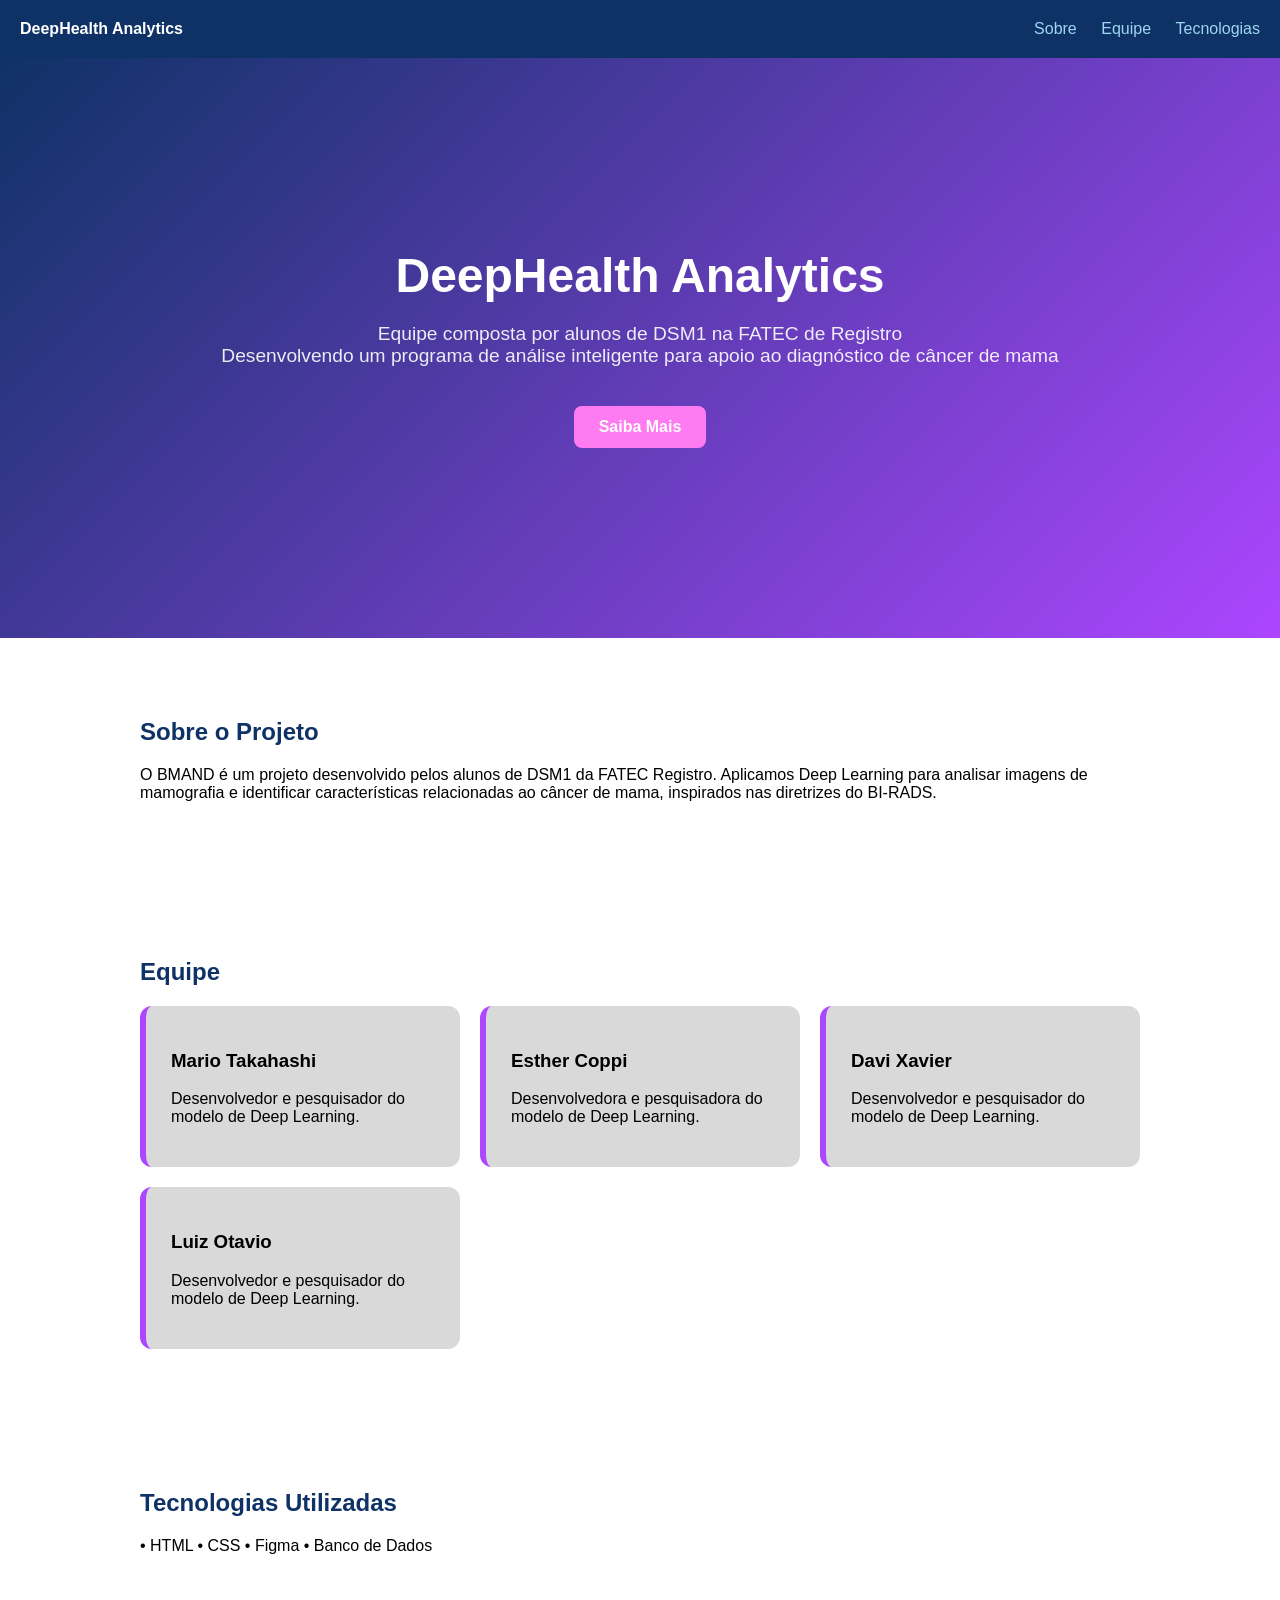
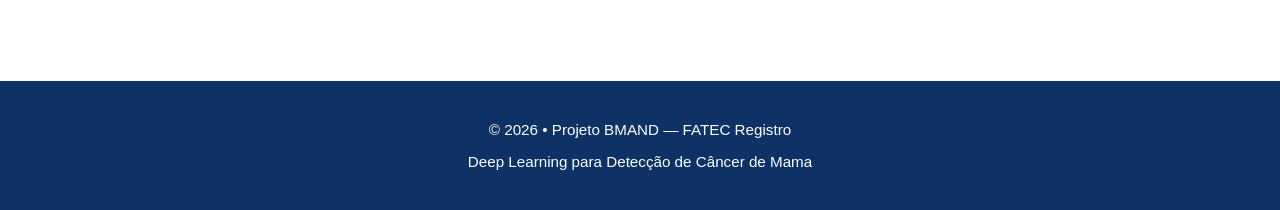
==== equipe/index.html @ cbaf8d52 "Correção no nome da equipe e dos textos main da página sobre a equipe" ====
<!DOCTYPE html>
<html lang="pt-br">
<head>
    <meta charset="UTF-8">
    <meta name="viewport" content="width=device-width, initial-scale=1.0">
    <title>DeepHealth Analytics</title>
    <link rel="stylesheet" href="style.css">
    <link rel="shortcut icon" href="/src/favicon-32x32.png" type="image/x-icon">
</head>
<body>
    <header>
        <strong>DeepHealth Analytics</strong>
        <nav>
            <a href="#sobre">Sobre</a>
            <a href="#equipe">Equipe</a>
            <a href="#tecnologias">Tecnologias</a>
        </nav>
    </header>
    <main>
        <div class="hero">
            <div>
                <h1>DeepHealth Analytics</h1>
                <p>Equipe composta por alunos de DSM1 na FATEC de Registro
                    <br>Desenvolvendo um programa de análise inteligente para apoio ao diagnóstico de câncer de mama</p>
                <a href="#sobre" class="btn">Saiba Mais</a>
            </div>
        </div>

        <section class="sobre">
            <h2>Sobre o Projeto</h2>
            <p> O BMAND é um projeto desenvolvido pelos alunos de DSM1 da FATEC Registro. 
            Aplicamos Deep Learning para analisar imagens de mamografia e identificar 
            características relacionadas ao câncer de mama, inspirados nas diretrizes do BI-RADS.</p>
        </section>

        <section id="equipe">
            <h2>Equipe</h2>
            <div class="cards">
                <div class="card">
                <h3>Mario Takahashi</h3>
                <p>Desenvolvedor e pesquisador do modelo de Deep Learning.</p>
            </div>
            <div class="card">
                <h3>Esther Coppi</h3>
                <p>Desenvolvedora e pesquisadora do modelo de Deep Learning.</p>
            </div>
            <div class="card">
                <h3>Davi Xavier</h3>
                <p>Desenvolvedor e pesquisador do modelo de Deep Learning.</p>
            </div>
            <div class="card">
                <h3>Luiz Otavio</h3>
                <p>Desenvolvedor e pesquisador do modelo de Deep Learning.</p>
            </div>
        </section>

        <section id="tecnologias">
            <h2>Tecnologias Utilizadas</h2>
            <p>  •  HTML  •  CSS  •  Figma  • Banco de Dados</p>
        </section>
    </main>
    
    <footer class="footer">
    <p>© 2026 • Projeto BMAND — FATEC Registro</p>
    <p>Deep Learning para Detecção de Câncer de Mama</p>
</footer>
</body>
</html>
---- equipe/style.css ----
:root {
    --azul-claro: #9DD6F2;
    --azul-escuro: #0F3266;
    --roxo: #AC46FF;
    --rosa: #FF7BF1;
    --cinza: #D9D9D9;
}

body {
    margin: 0;
    font-family: "Poppins", sans-serif;
    background: #ffffff;
}


header {
    background: var(--azul-escuro);
    padding: 20px;
    display: flex;
    justify-content: space-between;
    align-items: center;
    color: white;
}

header nav a {
    color: var(--azul-claro);
    margin-left: 20px;
    text-decoration: none;
    font-weight: 500;
}

header nav a:hover {
    color: var(--roxo);
}


.hero {
    height: 60vh;
    background: linear-gradient(135deg, var(--azul-escuro), var(--roxo));
    display: flex;
    justify-content: center;
    align-items: center;
    text-align: center;
    color: white;
    padding: 20px;
}

.hero h1 {
    font-size: 3rem;
    margin: 0;
}

.hero p {
    font-size: 1.2rem;
    opacity: 0.9;
}

.btn {
    margin-top: 20px;
    background: var(--rosa);
    padding: 12px 25px;
    color: white;
    border-radius: 8px;
    font-weight: bold;
    text-decoration: none;
    display: inline-block;
    transition: 0.3s;
}

.btn:hover {
    background: var(--roxo);
}


section {
    padding: 60px 20px;
    max-width: 1000px;
    margin: auto;
}

h2 {
    color: var(--azul-escuro);
    margin-bottom: 20px;
}


.cards {
    display: grid;
    grid-template-columns: repeat(auto-fit, minmax(250px, 1fr));
    gap: 20px;
}

.card {
    background: var(--cinza);
    padding: 25px;
    border-radius: 12px;
    border-left: 6px solid var(--roxo);
    transition: 0.3s;
}

.card:hover {
    transform: translateY(-5px);
    box-shadow: 0px 4px 15px rgba(0,0,0,0.15);
}


.footer {
    background: var(--azul-escuro);
    color: white;
    text-align: center;
    padding: 25px 10px;
    font-size: 0.95rem;
    margin-top: 50px;
}
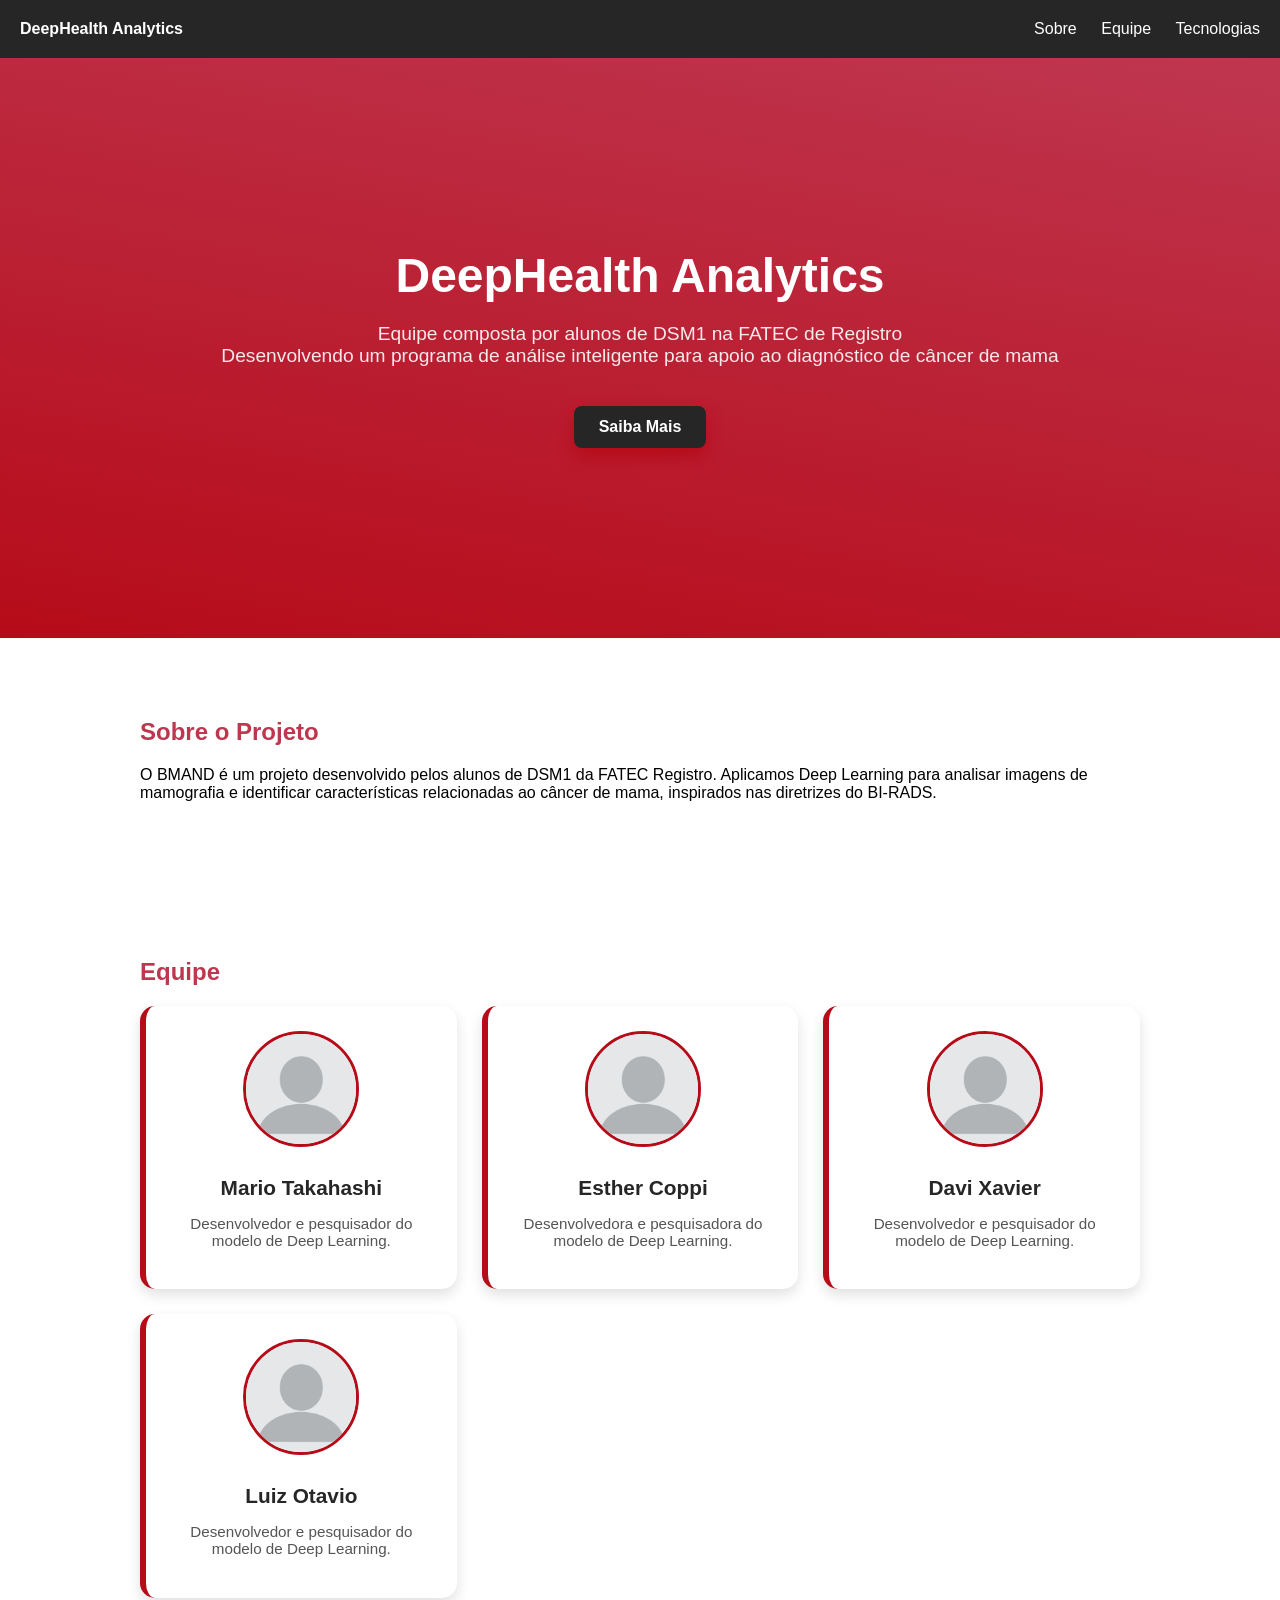
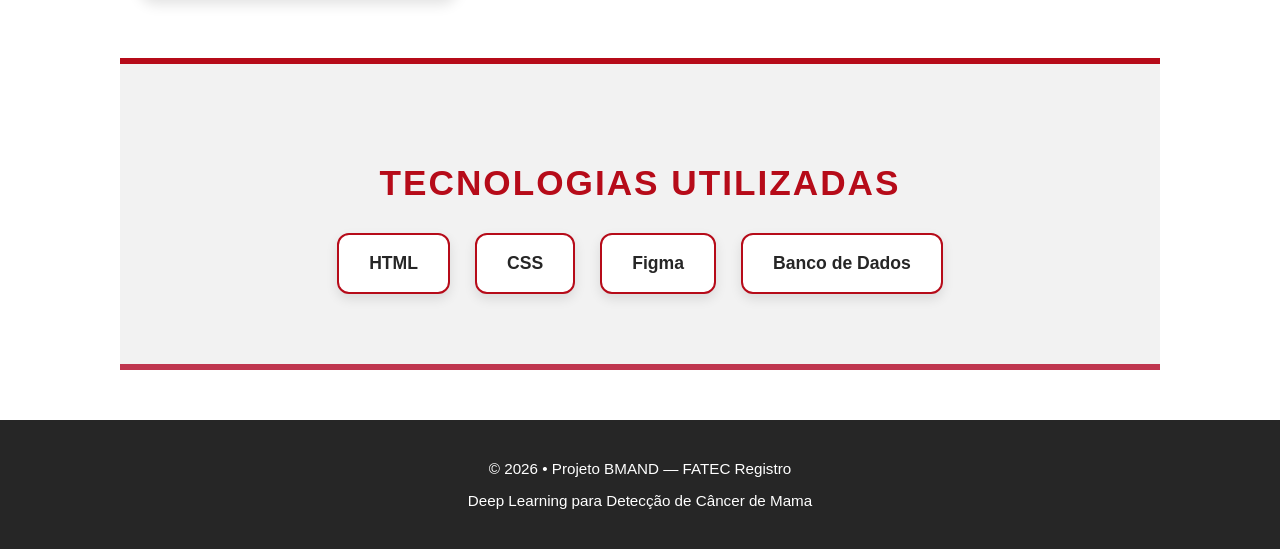
==== commit e4841f5f: "Atualização no site da Equipe (Cards/Tec)" ====
--- a/equipe/index.html
+++ b/equipe/index.html
@@ -33,31 +33,46 @@
             características relacionadas ao câncer de mama, inspirados nas diretrizes do BI-RADS.</p>
         </section>
 
-        <section id="equipe">
-            <h2>Equipe</h2>
-            <div class="cards">
-                <div class="card">
-                <h3>Mario Takahashi</h3>
-                <p>Desenvolvedor e pesquisador do modelo de Deep Learning.</p>
-            </div>
-            <div class="card">
-                <h3>Esther Coppi</h3>
-                <p>Desenvolvedora e pesquisadora do modelo de Deep Learning.</p>
-            </div>
-            <div class="card">
-                <h3>Davi Xavier</h3>
-                <p>Desenvolvedor e pesquisador do modelo de Deep Learning.</p>
-            </div>
-            <div class="card">
-                <h3>Luiz Otavio</h3>
-                <p>Desenvolvedor e pesquisador do modelo de Deep Learning.</p>
-            </div>
-        </section>
+      <section id="equipe">
+    <h2>Equipe</h2>
+    <div class="cards">
+        
+        <div class="card">
+            <img src="/src/profile_picture_main.png" alt="Foto de Mario Takahashi">
+            <h3>Mario Takahashi</h3>
+            <p>Desenvolvedor e pesquisador do modelo de Deep Learning.</p>
+        </div>
 
-        <section id="tecnologias">
-            <h2>Tecnologias Utilizadas</h2>
-            <p>  •  HTML  •  CSS  •  Figma  • Banco de Dados</p>
-        </section>
+        <div class="card">
+            <img src="/src/profile_picture_main.png" alt="Foto de Esther Coppi">
+            <h3>Esther Coppi</h3>
+            <p>Desenvolvedora e pesquisadora do modelo de Deep Learning.</p>
+        </div>
+
+        <div class="card">
+            <img src="/src/profile_picture_main.png" alt="Foto de Davi Xavier">
+            <h3>Davi Xavier</h3>
+            <p>Desenvolvedor e pesquisador do modelo de Deep Learning.</p>
+        </div>
+
+        <div class="card">
+            <img src="/src/profile_picture_main.png" alt="Foto de Luiz Otavio">
+            <h3>Luiz Otavio</h3>
+            <p>Desenvolvedor e pesquisador do modelo de Deep Learning.</p>
+        </div>
+
+    </div>
+</section>
+       <section id="tecnologias">
+    <h2>Tecnologias Utilizadas</h2>
+
+    <div class="tecs">
+        <div class="tec">HTML</div>
+        <div class="tec">CSS</div>
+        <div class="tec">Figma</div>
+        <div class="tec">Banco de Dados</div>
+    </div>
+</section>
     </main>
     
     <footer class="footer">
--- a/equipe/style.css
+++ b/equipe/style.css
@@ -1,43 +1,50 @@
 
 :root {
-    --azul-claro: #9DD6F2;
+    /* --azul-claro: #9DD6F2;
     --azul-escuro: #0F3266;
     --roxo: #AC46FF;
     --rosa: #FF7BF1;
-    --cinza: #D9D9D9;
+    --cinza: #D9D9D9; */
+    --branco: #ffffff;
+    --vermelho: #b60b19;
+    --vermelho-claro: #BF364F;
+    --grafite: #262626;
+    --preto: #000000;
+    --branco-escuro: #F2F2F2;
 }
 
 body {
     margin: 0;
     font-family: "Poppins", sans-serif;
-    background: #ffffff;
+    background: var(--branco);
 }
 
 
 header {
-    background: var(--azul-escuro);
+    background: var(--grafite);
     padding: 20px;
     display: flex;
     justify-content: space-between;
     align-items: center;
-    color: white;
+    color: var(--branco);
 }
 
 header nav a {
-    color: var(--azul-claro);
+    color: var(--branco);
     margin-left: 20px;
     text-decoration: none;
     font-weight: 500;
 }
 
 header nav a:hover {
-    color: var(--roxo);
+    color: var(--vermelho-claro);
+    transition: 0.3s;
+    font-size: 105%;
 }
-
 
 .hero {
     height: 60vh;
-    background: linear-gradient(135deg, var(--azul-escuro), var(--roxo));
+    background: linear-gradient(10deg, var(--vermelho), var(--vermelho-claro));
     display: flex;
     justify-content: center;
     align-items: center;
@@ -58,18 +65,20 @@
 
 .btn {
     margin-top: 20px;
-    background: var(--rosa);
+    background: var(--grafite);
     padding: 12px 25px;
     color: white;
     border-radius: 8px;
     font-weight: bold;
     text-decoration: none;
     display: inline-block;
-    transition: 0.3s;
+    transition: 0.4s;
+    box-shadow: 0 8px 16px var(--vermelho);
 }
 
 .btn:hover {
-    background: var(--roxo);
+    background: var(--preto);
+    transform: scale(1.05);
 }
 
 
@@ -80,33 +89,103 @@
 }
 
 h2 {
-    color: var(--azul-escuro);
+    color: var(--vermelho-claro);
     margin-bottom: 20px;
 }
+
+
+#tecnologias {
+    background: var(--branco-escuro);
+    padding: 70px 20px;
+    border-top: 6px solid var(--vermelho);
+    border-bottom: 6px solid var(--vermelho-claro);
+    text-align: center;
+}
+
+#tecnologias h2 {
+    font-size: 2.2rem;
+    margin-bottom: 30px;
+    color: var(--vermelho);
+    text-transform: uppercase;
+    letter-spacing: 2px;
+}
+
+.tecs {
+    display: flex;
+    justify-content: center;
+    flex-wrap: wrap;
+    gap: 25px;
+    margin-top: 20px;
+}
+
+.tec {
+    background: var(--branco);
+    padding: 18px 30px;
+    border-radius: 12px;
+    font-weight: bold;
+    font-size: 1.1rem;
+    color: var(--grafite);
+    border: 2px solid var(--vermelho);
+    box-shadow: 0 5px 12px rgba(0,0,0,0.1);
+    transition: 0.3s;
+}
+
+.tec:hover {
+    transform: translateY(-7px);
+    background: var(--vermelho-claro);
+    color: white;
+    border-color: var(--vermelho);
+    box-shadow: 0 8px 18px rgba(0,0,0,0.15);
+}
+
 
 
 .cards {
     display: grid;
     grid-template-columns: repeat(auto-fit, minmax(250px, 1fr));
-    gap: 20px;
+    gap: 25px;
+
 }
 
 .card {
-    background: var(--cinza);
+    background: var(--branco);
     padding: 25px;
-    border-radius: 12px;
-    border-left: 6px solid var(--roxo);
+    border-radius: 15px;
+    border-left: 6px solid var(--vermelho);
+    text-align: center;
+    box-shadow: 0 6px 14px rgba(0,0,0,0.12);
     transition: 0.3s;
 }
 
 .card:hover {
-    transform: translateY(-5px);
-    box-shadow: 0px 4px 15px rgba(0,0,0,0.15);
+    transform: translateY(-6px);
+    box-shadow: 0 10px 20px rgba(0,0,0,0.18);
+}
+
+.card img {
+    width: 110px;
+    height: 110px;
+    border-radius: 50%;
+    object-fit: cover;
+    border: 3px solid var(--vermelho);
+    margin-bottom: 15px;
+}
+
+.card h3 {
+    margin: 10px 0 8px;
+    color: var(--grafite);
+    font-size: 1.3rem;
+    font-weight: 600;
+}
+
+.card p {
+    color: #555;
+    font-size: 0.95rem;
 }
 
 
 .footer {
-    background: var(--azul-escuro);
+    background: var(--grafite);
     color: white;
     text-align: center;
     padding: 25px 10px;
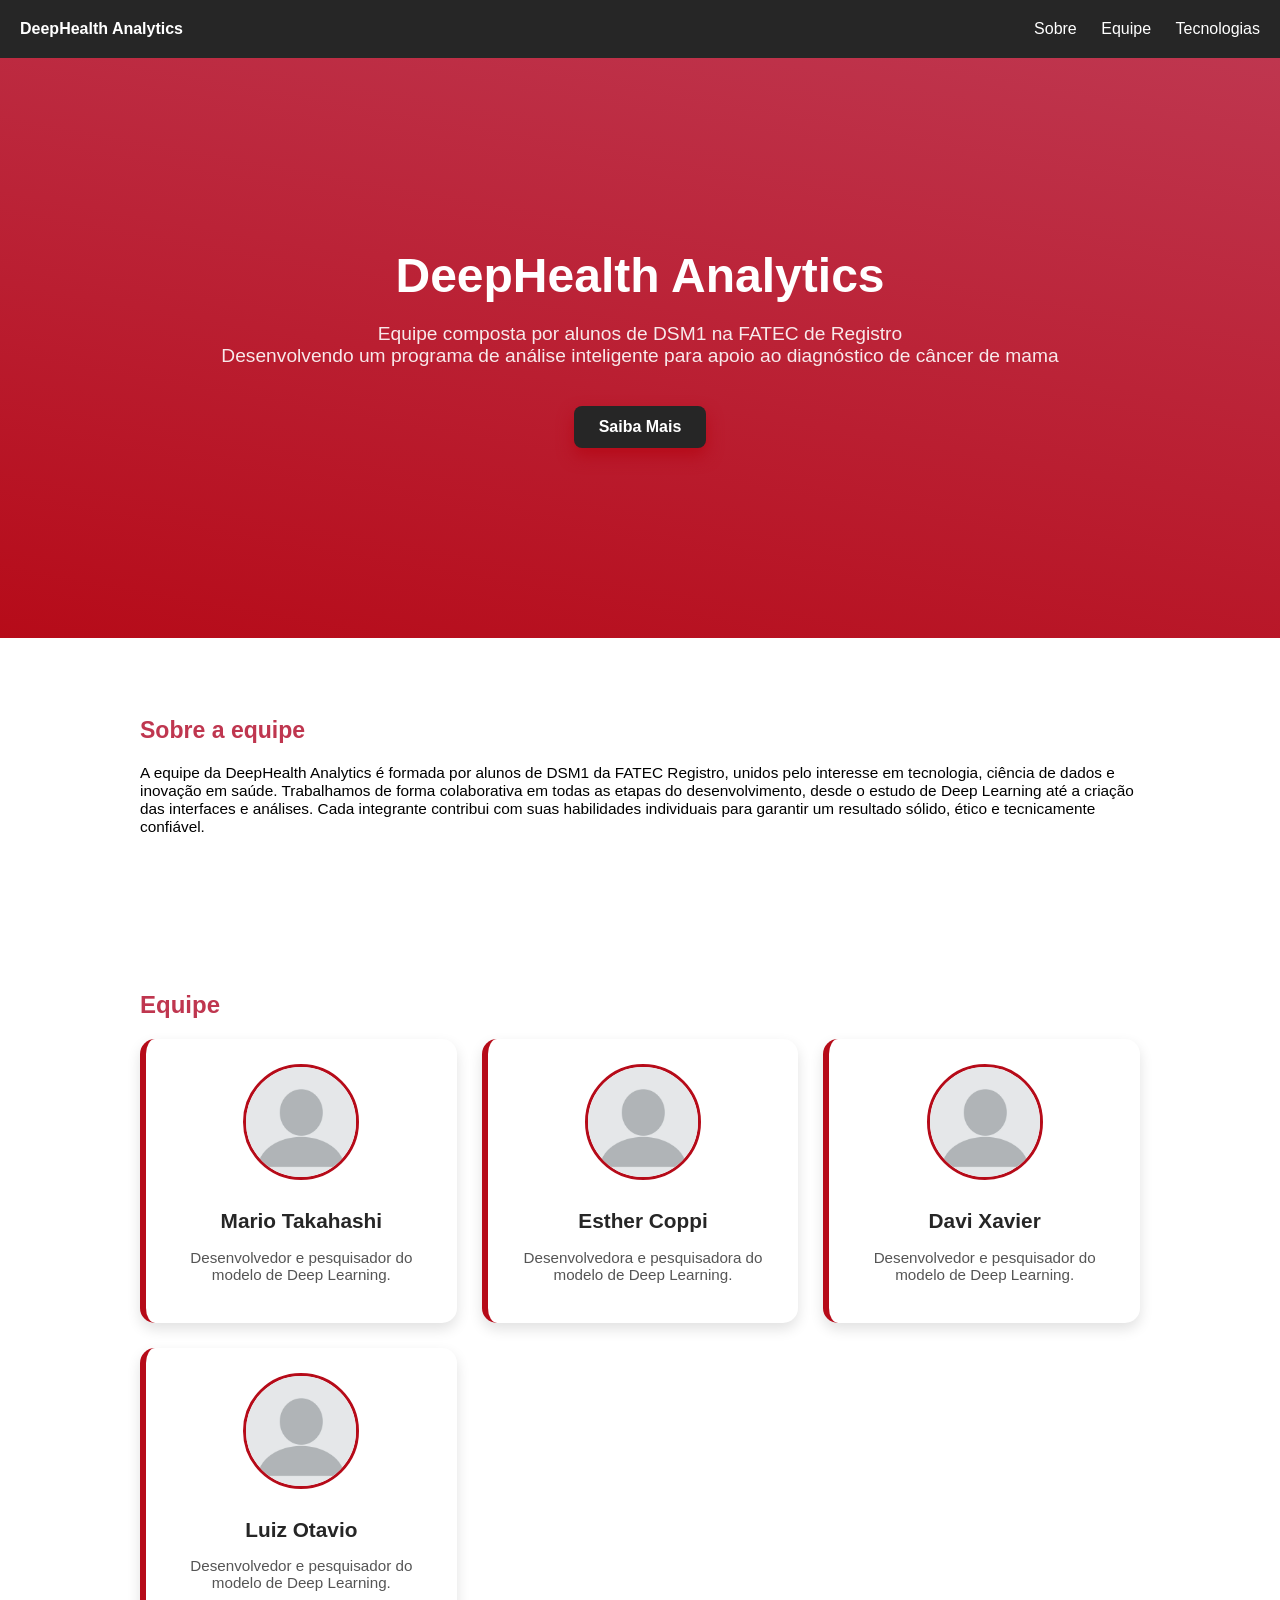
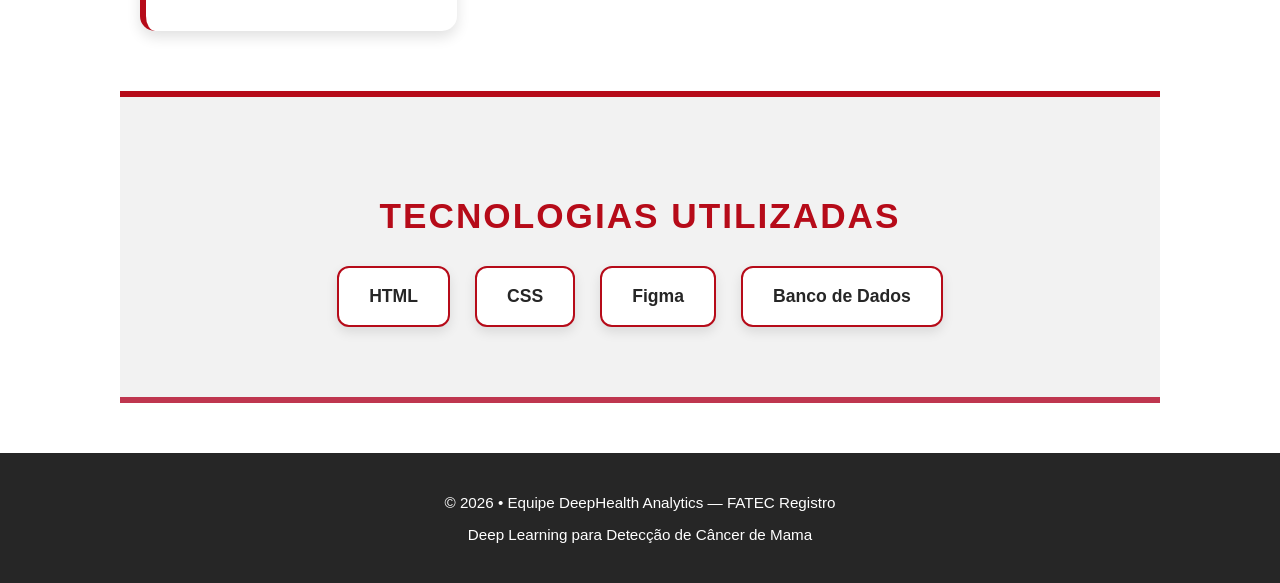
==== commit 7a28666e: "Correção nos textos na página da equipe" ====
--- a/equipe/index.html
+++ b/equipe/index.html
@@ -27,10 +27,8 @@
         </div>
 
         <section class="sobre">
-            <h2>Sobre o Projeto</h2>
-            <p> O BMAND é um projeto desenvolvido pelos alunos de DSM1 da FATEC Registro. 
-            Aplicamos Deep Learning para analisar imagens de mamografia e identificar 
-            características relacionadas ao câncer de mama, inspirados nas diretrizes do BI-RADS.</p>
+            <h2>Sobre a equipe</h2>
+            <p> A equipe da DeepHealth Analytics é formada por alunos de DSM1 da FATEC Registro, unidos pelo interesse em tecnologia, ciência de dados e inovação em saúde. Trabalhamos de forma colaborativa em todas as etapas do desenvolvimento, desde o estudo de Deep Learning até a criação das interfaces e análises. Cada integrante contribui com suas habilidades individuais para garantir um resultado sólido, ético e tecnicamente confiável.</p>
         </section>
 
       <section id="equipe">
@@ -76,7 +74,7 @@
     </main>
     
     <footer class="footer">
-    <p>© 2026 • Projeto BMAND — FATEC Registro</p>
+    <p>© 2026 • Equipe DeepHealth Analytics — FATEC Registro</p>
     <p>Deep Learning para Detecção de Câncer de Mama</p>
 </footer>
 </body>
--- a/equipe/style.css
+++ b/equipe/style.css
@@ -92,6 +92,9 @@
     color: var(--vermelho-claro);
     margin-bottom: 20px;
 }
+.sobre {
+    font-size: 1.2vw;
+}
 
 
 #tecnologias {
@@ -137,6 +140,7 @@
     border-color: var(--vermelho);
     box-shadow: 0 8px 18px rgba(0,0,0,0.15);
 }
+
 
 
 
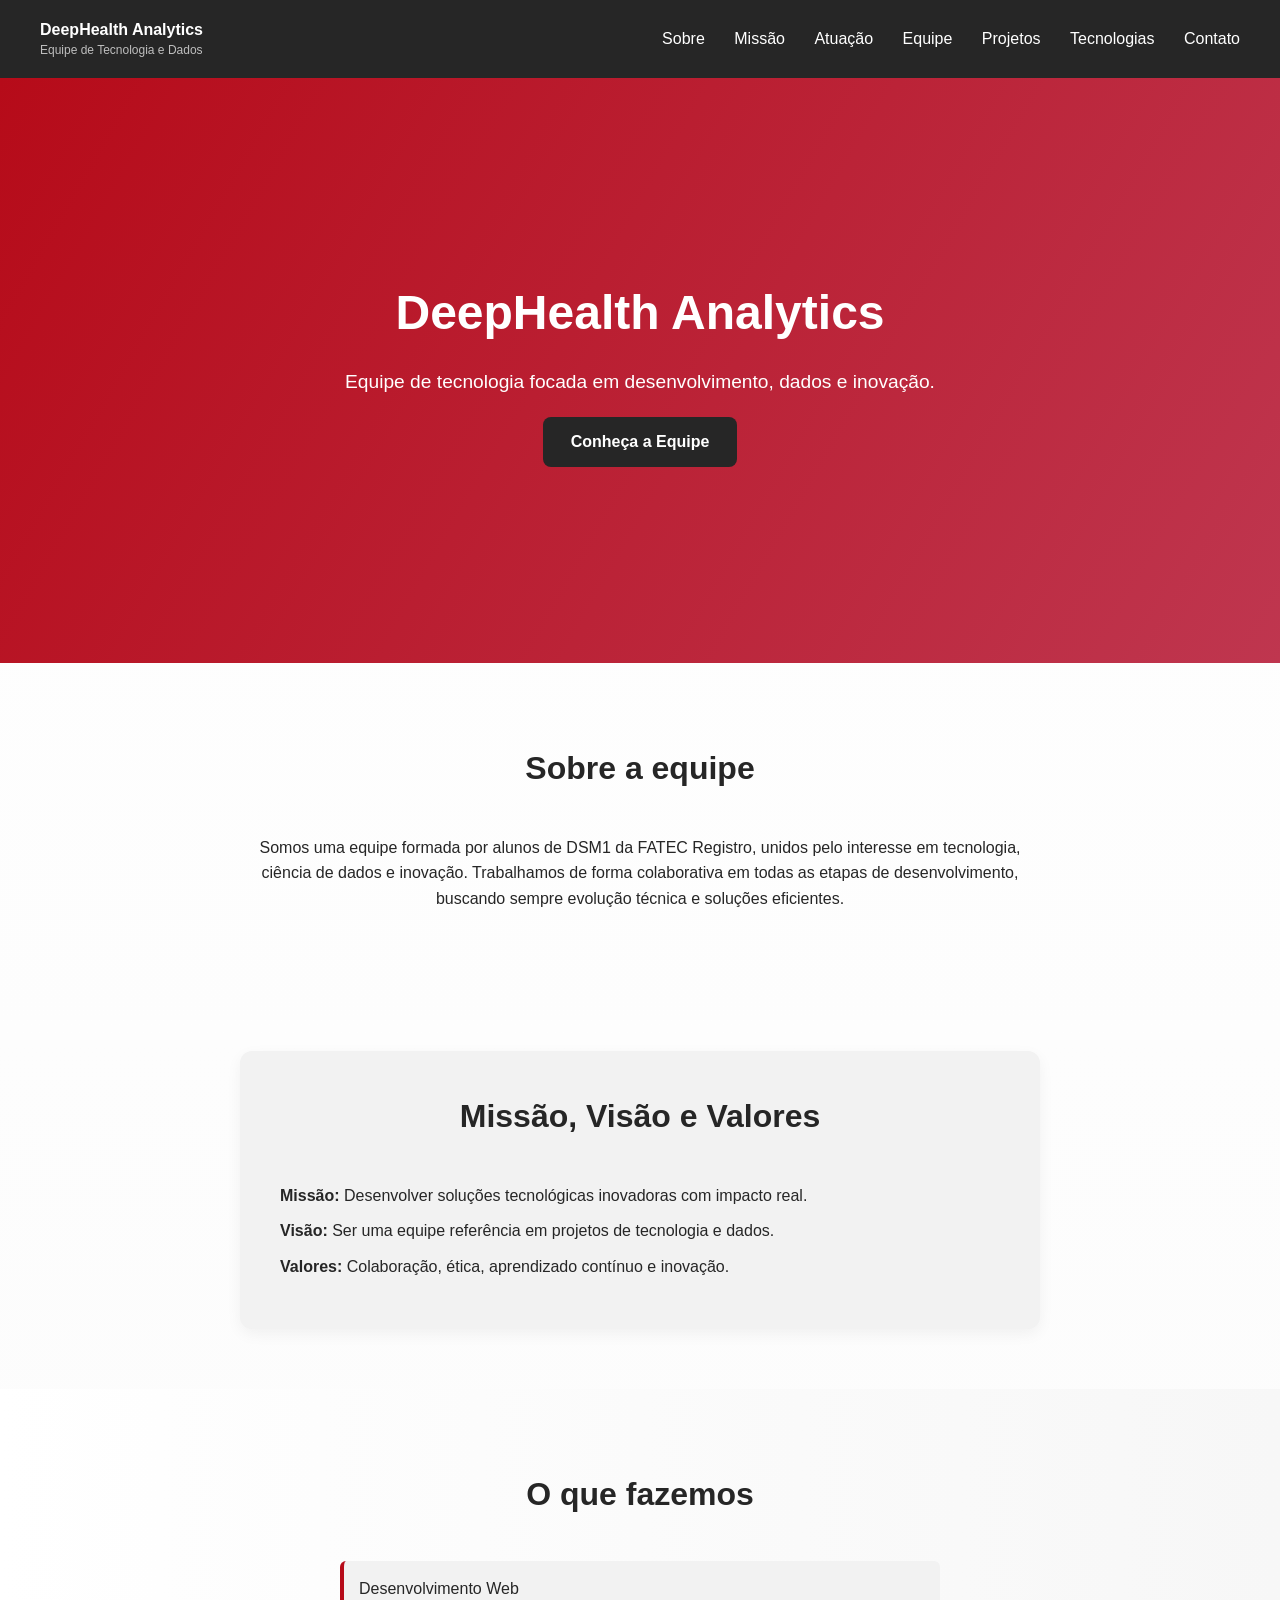
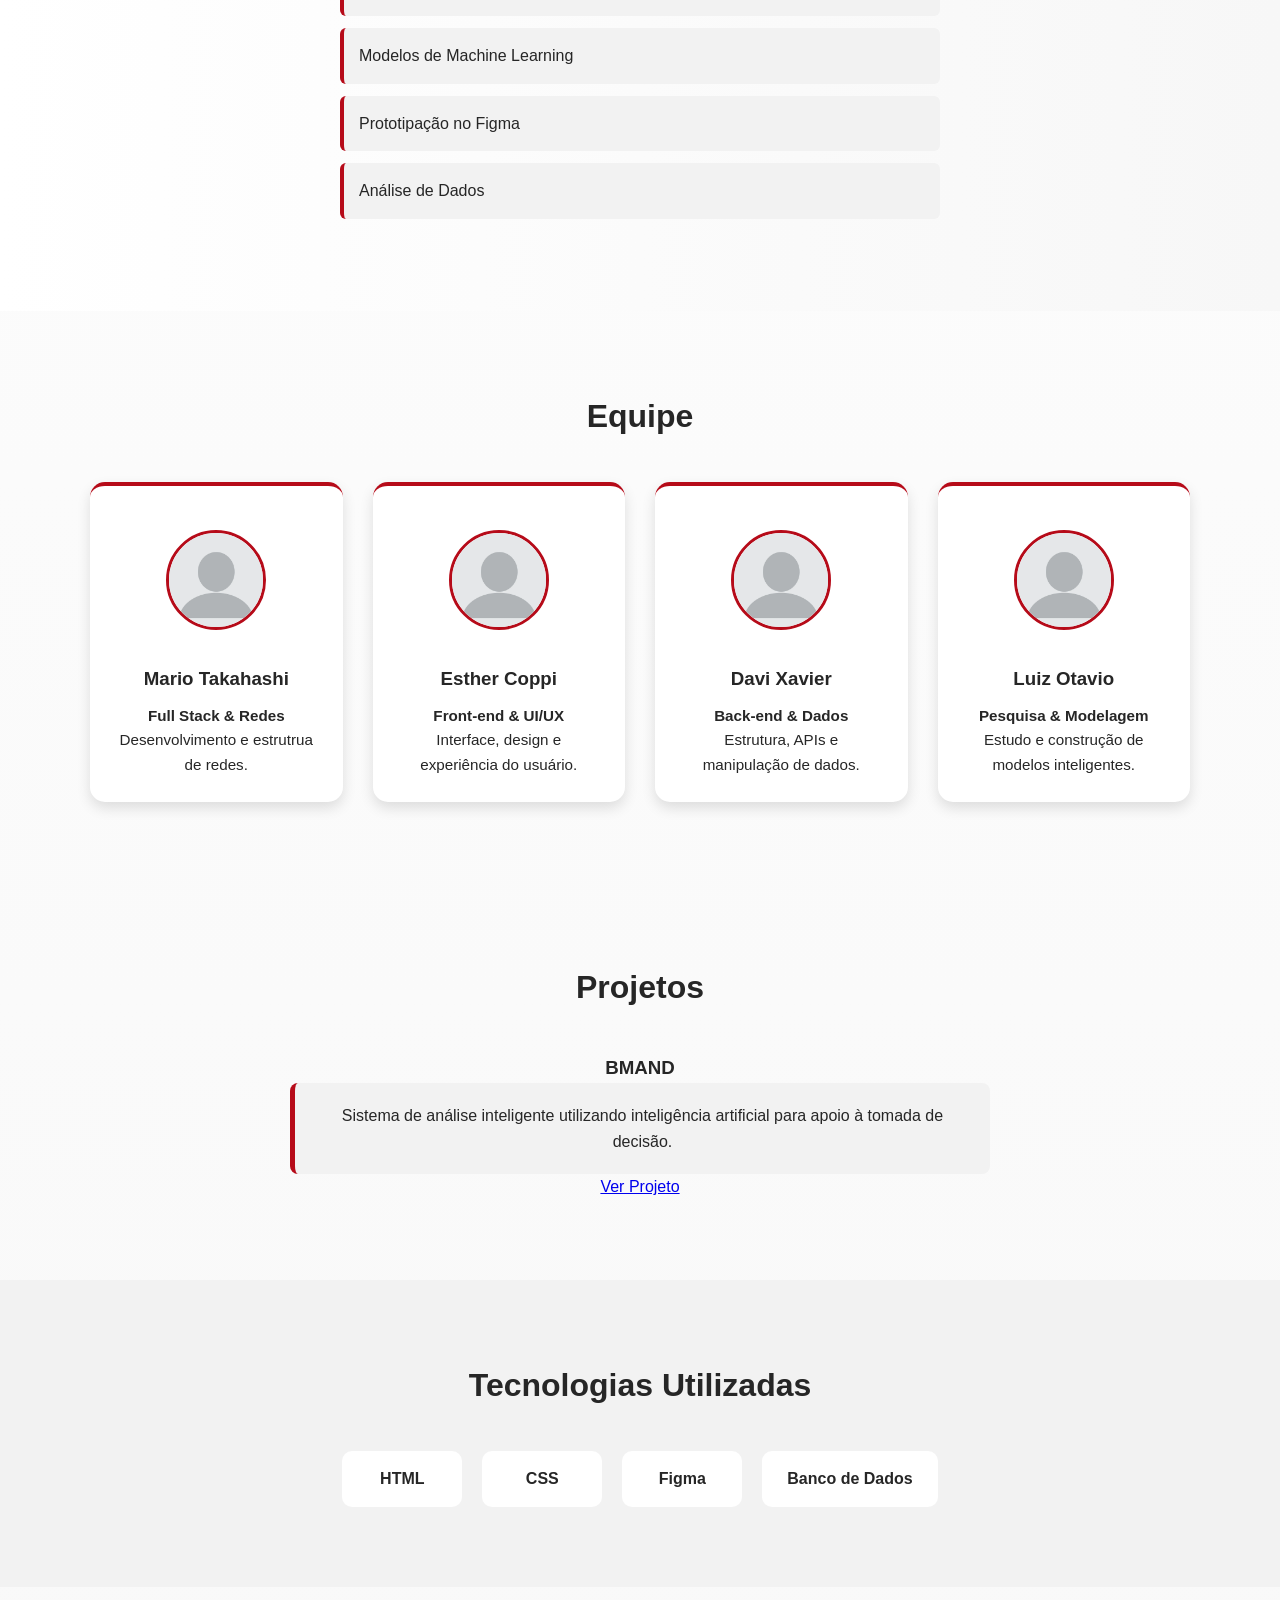
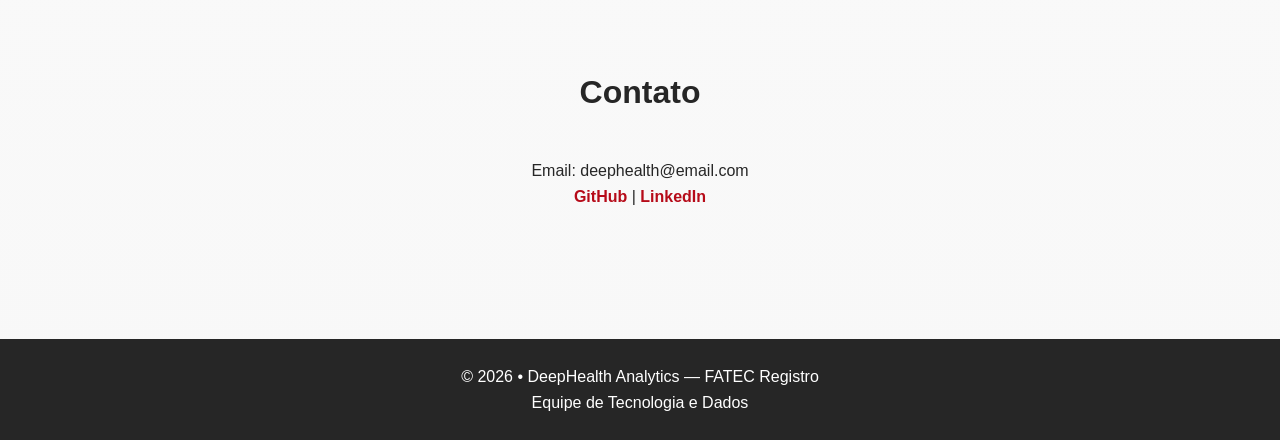
==== commit 5c7cbfc3: "Atualização na estilização do site da equipe" ====
--- a/equipe/index.html
+++ b/equipe/index.html
@@ -1,5 +1,6 @@
 <!DOCTYPE html>
 <html lang="pt-br">
+
 <head>
     <meta charset="UTF-8">
     <meta name="viewport" content="width=device-width, initial-scale=1.0">
@@ -7,75 +8,146 @@
     <link rel="stylesheet" href="style.css">
     <link rel="shortcut icon" href="/src/favicon-32x32.png" type="image/x-icon">
 </head>
+
 <body>
+
     <header>
-        <strong>DeepHealth Analytics</strong>
+        <div>
+            <strong>DeepHealth Analytics</strong><br>
+            <small>Equipe de Tecnologia e Dados</small>
+        </div>
+
         <nav>
             <a href="#sobre">Sobre</a>
+            <a href="#missao">Missão</a>
+            <a href="#atuacao">Atuação</a>
             <a href="#equipe">Equipe</a>
+            <a href="#projetos">Projetos</a>
             <a href="#tecnologias">Tecnologias</a>
+            <a href="#contato">Contato</a>
         </nav>
     </header>
+
     <main>
-        <div class="hero">
+
+        <section class="hero">
             <div>
                 <h1>DeepHealth Analytics</h1>
-                <p>Equipe composta por alunos de DSM1 na FATEC de Registro
-                    <br>Desenvolvendo um programa de análise inteligente para apoio ao diagnóstico de câncer de mama</p>
-                <a href="#sobre" class="btn">Saiba Mais</a>
+                <p>
+                    Equipe de tecnologia focada em desenvolvimento,
+                    dados e inovação.
+                </p>
+                <a href="#sobre" class="btn">Conheça a Equipe</a>
             </div>
-        </div>
-
-        <section class="sobre">
+        </section>
+        <section id="sobre" class="sobre">
             <h2>Sobre a equipe</h2>
-            <p> A equipe da DeepHealth Analytics é formada por alunos de DSM1 da FATEC Registro, unidos pelo interesse em tecnologia, ciência de dados e inovação em saúde. Trabalhamos de forma colaborativa em todas as etapas do desenvolvimento, desde o estudo de Deep Learning até a criação das interfaces e análises. Cada integrante contribui com suas habilidades individuais para garantir um resultado sólido, ético e tecnicamente confiável.</p>
+            <p>
+                Somos uma equipe formada por alunos de DSM1 da FATEC Registro,
+                unidos pelo interesse em tecnologia, ciência de dados e inovação.
+                Trabalhamos de forma colaborativa em todas as etapas de desenvolvimento,
+                buscando sempre evolução técnica e soluções eficientes.
+            </p>
         </section>
 
-      <section id="equipe">
-    <h2>Equipe</h2>
-    <div class="cards">
-        
-        <div class="card">
-            <img src="/src/profile_picture_main.png" alt="Foto de Mario Takahashi">
-            <h3>Mario Takahashi</h3>
-            <p>Desenvolvedor e pesquisador do modelo de Deep Learning.</p>
-        </div>
+        <section id="missao">
+            <h2>Missão, Visão e Valores</h2>
 
-        <div class="card">
-            <img src="/src/profile_picture_main.png" alt="Foto de Esther Coppi">
-            <h3>Esther Coppi</h3>
-            <p>Desenvolvedora e pesquisadora do modelo de Deep Learning.</p>
-        </div>
+            <p><strong>Missão:</strong> Desenvolver soluções tecnológicas inovadoras com impacto real.</p>
 
-        <div class="card">
-            <img src="/src/profile_picture_main.png" alt="Foto de Davi Xavier">
-            <h3>Davi Xavier</h3>
-            <p>Desenvolvedor e pesquisador do modelo de Deep Learning.</p>
-        </div>
+            <p><strong>Visão:</strong> Ser uma equipe referência em projetos de tecnologia e dados.</p>
 
-        <div class="card">
-            <img src="/src/profile_picture_main.png" alt="Foto de Luiz Otavio">
-            <h3>Luiz Otavio</h3>
-            <p>Desenvolvedor e pesquisador do modelo de Deep Learning.</p>
-        </div>
+            <p><strong>Valores:</strong> Colaboração, ética, aprendizado contínuo e inovação.</p>
+        </section>
 
-    </div>
-</section>
-       <section id="tecnologias">
-    <h2>Tecnologias Utilizadas</h2>
+        <section id="atuacao">
+            <h2>O que fazemos</h2>
+            <ul>
+                <li>Desenvolvimento Web</li>
+                <li>Modelos de Machine Learning</li>
+                <li>Prototipação no Figma</li>
+                <li>Análise de Dados</li>
+            </ul>
+        </section>
+        <section id="equipe">
+            <h2>Equipe</h2>
 
-    <div class="tecs">
-        <div class="tec">HTML</div>
-        <div class="tec">CSS</div>
-        <div class="tec">Figma</div>
-        <div class="tec">Banco de Dados</div>
-    </div>
-</section>
+            <div class="cards">
+
+                <div class="card">
+                    <img src="/src/profile_picture_main.png" alt="Foto de Mario Takahashi">
+                    <h3>Mario Takahashi</h3>
+                    <p><strong>Full Stack & Redes</strong><br>
+                        Desenvolvimento e estrutrua de redes.</p>
+                </div>
+
+                <div class="card">
+                    <img src="/src/profile_picture_main.png" alt="Foto de Esther Coppi">
+                    <h3>Esther Coppi</h3>
+                    <p><strong>Front-end & UI/UX</strong><br>
+                        Interface, design e experiência do usuário.</p>
+                </div>
+
+                <div class="card">
+                    <img src="/src/profile_picture_main.png" alt="Foto de Davi Xavier">
+                    <h3>Davi Xavier</h3>
+                    <p><strong>Back-end & Dados</strong><br>
+                        Estrutura, APIs e manipulação de dados.</p>
+                </div>
+
+                <div class="card">
+                    <img src="/src/profile_picture_main.png" alt="Foto de Luiz Otavio">
+                    <h3>Luiz Otavio</h3>
+                    <p><strong>Pesquisa & Modelagem</strong><br>
+                        Estudo e construção de modelos inteligentes.</p>
+                </div>
+
+            </div>
+        </section>
+
+        <section id="projetos">
+            <h2>Projetos</h2>
+
+            <div class="projeto-card">
+                <h3>BMAND</h3>
+                <p>
+                    Sistema de análise inteligente utilizando inteligência artificial
+                    para apoio à tomada de decisão.
+                </p>
+
+                <a href="/bmand/index.html" class="btn-projeto">
+                    Ver Projeto
+                </a>
+            </div>
+        </section>
+
+        <section id="tecnologias">
+            <h2>Tecnologias Utilizadas</h2>
+
+            <div class="tecs">
+                <div class="tec">HTML</div>
+                <div class="tec">CSS</div>
+                <div class="tec">Figma</div>
+                <div class="tec">Banco de Dados</div>
+            </div>
+        </section>
+
+        <section id="contato">
+            <h2>Contato</h2>
+            <p>Email: deephealth@email.com</p>
+            <p>
+                <a href="#">GitHub</a> |
+                <a href="#">LinkedIn</a>
+            </p>
+        </section>
+
     </main>
-    
+
     <footer class="footer">
-    <p>© 2026 • Equipe DeepHealth Analytics — FATEC Registro</p>
-    <p>Deep Learning para Detecção de Câncer de Mama</p>
-</footer>
+        <p>© 2026 • DeepHealth Analytics — FATEC Registro</p>
+        <p>Equipe de Tecnologia e Dados</p>
+    </footer>
+
 </body>
+
 </html>
--- a/equipe/style.css
+++ b/equipe/style.css
@@ -1,198 +1,250 @@
-
 :root {
-    /* --azul-claro: #9DD6F2;
-    --azul-escuro: #0F3266;
-    --roxo: #AC46FF;
-    --rosa: #FF7BF1;
-    --cinza: #D9D9D9; */
     --branco: #ffffff;
+    --grafite: #262626;
     --vermelho: #b60b19;
     --vermelho-claro: #BF364F;
-    --grafite: #262626;
-    --preto: #000000;
     --branco-escuro: #F2F2F2;
 }
 
+* {
+    margin: 0;
+    padding: 0;
+    box-sizing: border-box;
+}
+
 body {
-    margin: 0;
     font-family: "Poppins", sans-serif;
-    background: var(--branco);
-}
-
+    background: linear-gradient(to bottom, #ffffff, #f8f8f8);
+    color: var(--grafite);
+    line-height: 1.6;
+}
+
+section {
+    padding: 80px 20px;
+}
+
+section > * {
+    max-width: 1100px;
+    margin: auto;
+}
 
 header {
     background: var(--grafite);
-    padding: 20px;
+    padding: 20px 40px;
     display: flex;
     justify-content: space-between;
     align-items: center;
     color: var(--branco);
 }
 
+header div {
+    line-height: 1.2;
+}
+
+header small {
+    font-size: 0.75rem;
+    opacity: 0.7;
+}
+
 header nav a {
     color: var(--branco);
-    margin-left: 20px;
+    margin-left: 25px;
     text-decoration: none;
     font-weight: 500;
+    transition: 0.3s;
 }
 
 header nav a:hover {
-    color: var(--vermelho-claro);
-    transition: 0.3s;
-    font-size: 105%;
+    color: var(--vermelho);
 }
 
 .hero {
-    height: 60vh;
-    background: linear-gradient(10deg, var(--vermelho), var(--vermelho-claro));
-    display: flex;
+    min-height: 65vh;
+    background: linear-gradient(120deg, var(--vermelho), var(--vermelho-claro));
+    display: flex;
+    align-items: center;
     justify-content: center;
-    align-items: center;
-    text-align: center;
-    color: white;
-    padding: 20px;
+    text-align: center;
+    color: white;
+    padding: 40px 20px;
+}
+
+.hero div {
+    max-width: 700px;
 }
 
 .hero h1 {
     font-size: 3rem;
-    margin: 0;
+    margin-bottom: 15px;
 }
 
 .hero p {
     font-size: 1.2rem;
-    opacity: 0.9;
+    margin-bottom: 20px;
 }
 
 .btn {
-    margin-top: 20px;
+    display: inline-block;
     background: var(--grafite);
-    padding: 12px 25px;
-    color: white;
+    padding: 12px 28px;
     border-radius: 8px;
-    font-weight: bold;
+    color: white;
     text-decoration: none;
-    display: inline-block;
-    transition: 0.4s;
-    box-shadow: 0 8px 16px var(--vermelho);
+    font-weight: 600;
+    transition: 0.3s;
 }
 
 .btn:hover {
-    background: var(--preto);
+    background: #000;
     transform: scale(1.05);
 }
 
 
-section {
-    padding: 60px 20px;
-    max-width: 1000px;
-    margin: auto;
-}
-
 h2 {
-    color: var(--vermelho-claro);
-    margin-bottom: 20px;
-}
-.sobre {
-    font-size: 1.2vw;
-}
-
-
-#tecnologias {
-    background: var(--branco-escuro);
-    padding: 70px 20px;
-    border-top: 6px solid var(--vermelho);
-    border-bottom: 6px solid var(--vermelho-claro);
-    text-align: center;
-}
-
-#tecnologias h2 {
-    font-size: 2.2rem;
-    margin-bottom: 30px;
-    color: var(--vermelho);
-    text-transform: uppercase;
-    letter-spacing: 2px;
-}
-
-.tecs {
-    display: flex;
-    justify-content: center;
-    flex-wrap: wrap;
-    gap: 25px;
-    margin-top: 20px;
-}
-
-.tec {
-    background: var(--branco);
-    padding: 18px 30px;
+    text-align: center;
+    margin-bottom: 40px;
+    font-size: 2rem;
+}
+
+.sobre p {
+    max-width: 800px;
+    margin: auto;
+    text-align: center;
+}
+
+
+#missao {
+    background: var(--branco-escuro);
     border-radius: 12px;
-    font-weight: bold;
-    font-size: 1.1rem;
-    color: var(--grafite);
-    border: 2px solid var(--vermelho);
-    box-shadow: 0 5px 12px rgba(0,0,0,0.1);
-    transition: 0.3s;
-}
-
-.tec:hover {
-    transform: translateY(-7px);
-    background: var(--vermelho-claro);
-    color: white;
-    border-color: var(--vermelho);
-    box-shadow: 0 8px 18px rgba(0,0,0,0.15);
-}
-
-
+    padding: 40px;
+    max-width: 800px;
+    margin: 60px auto;
+    box-shadow: 0 5px 15px rgba(0,0,0,0.05);
+}
+
+#missao p {
+    margin-bottom: 10px;
+}
+
+#atuacao {
+    background: linear-gradient(to right, #ffffff, #f7f7f7);
+}
+#atuacao ul {
+    max-width: 600px;
+    margin: auto;
+    list-style: none;
+}
+
+#atuacao li {
+    background: var(--branco-escuro);
+    padding: 15px;
+    margin-bottom: 12px;
+    border-left: 4px solid var(--vermelho);
+    border-radius: 6px;
+}
 
 
 .cards {
+    max-width: 1100px;
+    margin: auto;
     display: grid;
     grid-template-columns: repeat(auto-fit, minmax(250px, 1fr));
-    gap: 25px;
-
+    gap: 30px;
 }
 
 .card {
     background: var(--branco);
     padding: 25px;
     border-radius: 15px;
-    border-left: 6px solid var(--vermelho);
+    border-top: 4px solid var(--vermelho);
     text-align: center;
     box-shadow: 0 6px 14px rgba(0,0,0,0.12);
+
+    display: flex;
+    flex-direction: column;
+    justify-content: space-between;
+    min-height: 320px;
     transition: 0.3s;
 }
 
 .card:hover {
-    transform: translateY(-6px);
-    box-shadow: 0 10px 20px rgba(0,0,0,0.18);
+    transform: translateY(-8px);
 }
 
 .card img {
-    width: 110px;
-    height: 110px;
+    width: 100px;
+    height: 100px;
+    margin: auto;
     border-radius: 50%;
     object-fit: cover;
     border: 3px solid var(--vermelho);
-    margin-bottom: 15px;
 }
 
 .card h3 {
-    margin: 10px 0 8px;
-    color: var(--grafite);
-    font-size: 1.3rem;
+    margin-top: 15px;
+}
+
+.card p {
+    margin-top: 10px;
+    font-size: 0.95rem;
+}
+
+#projetos {
+    text-align: center;
+}
+
+#projetos p {
+    max-width: 700px;
+    margin: auto;
+    background: var(--branco-escuro);
+    padding: 20px;
+    border-left: 5px solid var(--vermelho);
+    border-radius: 8px;
+}
+
+#tecnologias {
+    background: var(--branco-escuro);
+    text-align: center;
+}
+
+.tecs {
+    display: flex;
+    justify-content: center;
+    flex-wrap: wrap;
+    gap: 20px;
+}
+
+.tec {
+    padding: 15px 25px;
+    background: white;
+    border-radius: 10px;
     font-weight: 600;
-}
-
-.card p {
-    color: #555;
-    font-size: 0.95rem;
-}
-
+    min-width: 120px;
+    text-align: center;
+    transition: 0.3s;
+}
+
+.tec:hover {
+    background: var(--vermelho);
+    color: white;
+    transform: translateY(-5px);
+}
+
+#contato {
+    text-align: center;
+}
+
+#contato a {
+    color: var(--vermelho);
+    text-decoration: none;
+    font-weight: bold;
+}
 
 .footer {
     background: var(--grafite);
     color: white;
     text-align: center;
-    padding: 25px 10px;
-    font-size: 0.95rem;
+    padding: 25px;
     margin-top: 50px;
-}+}
+
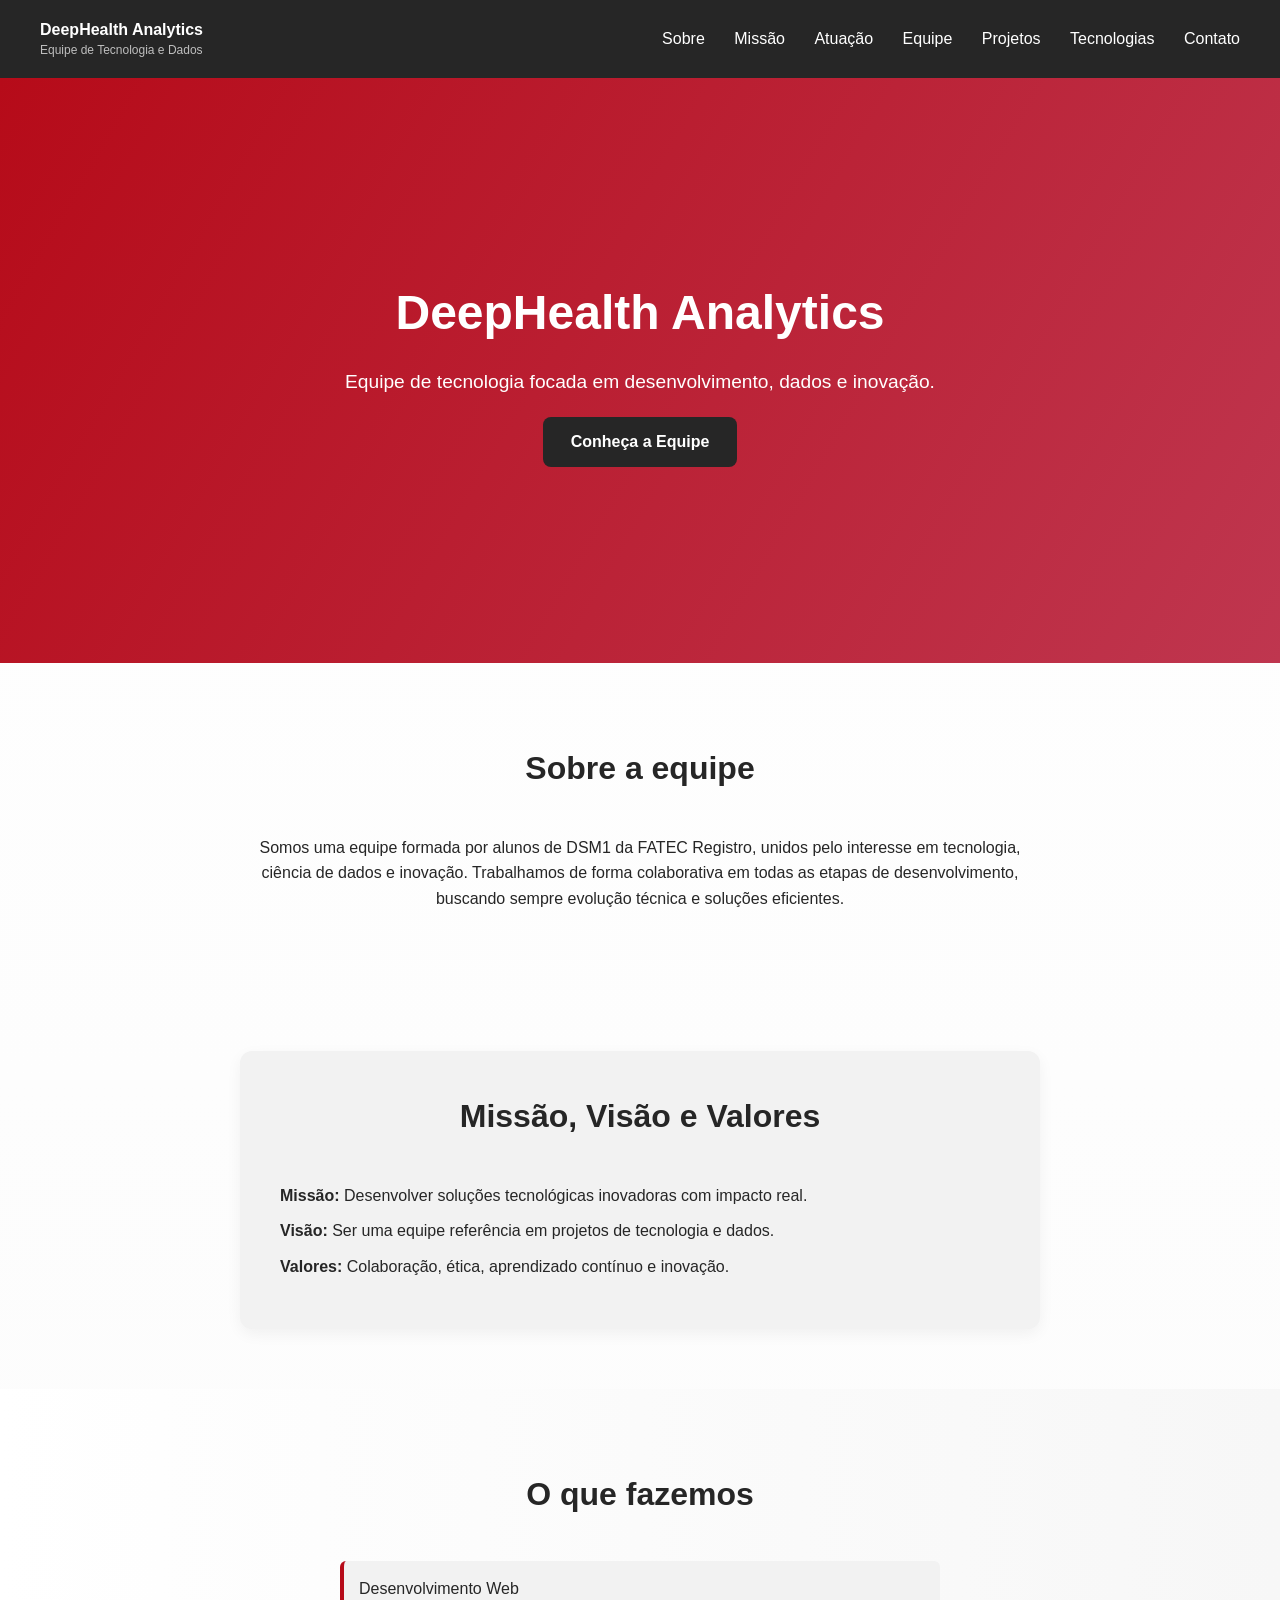
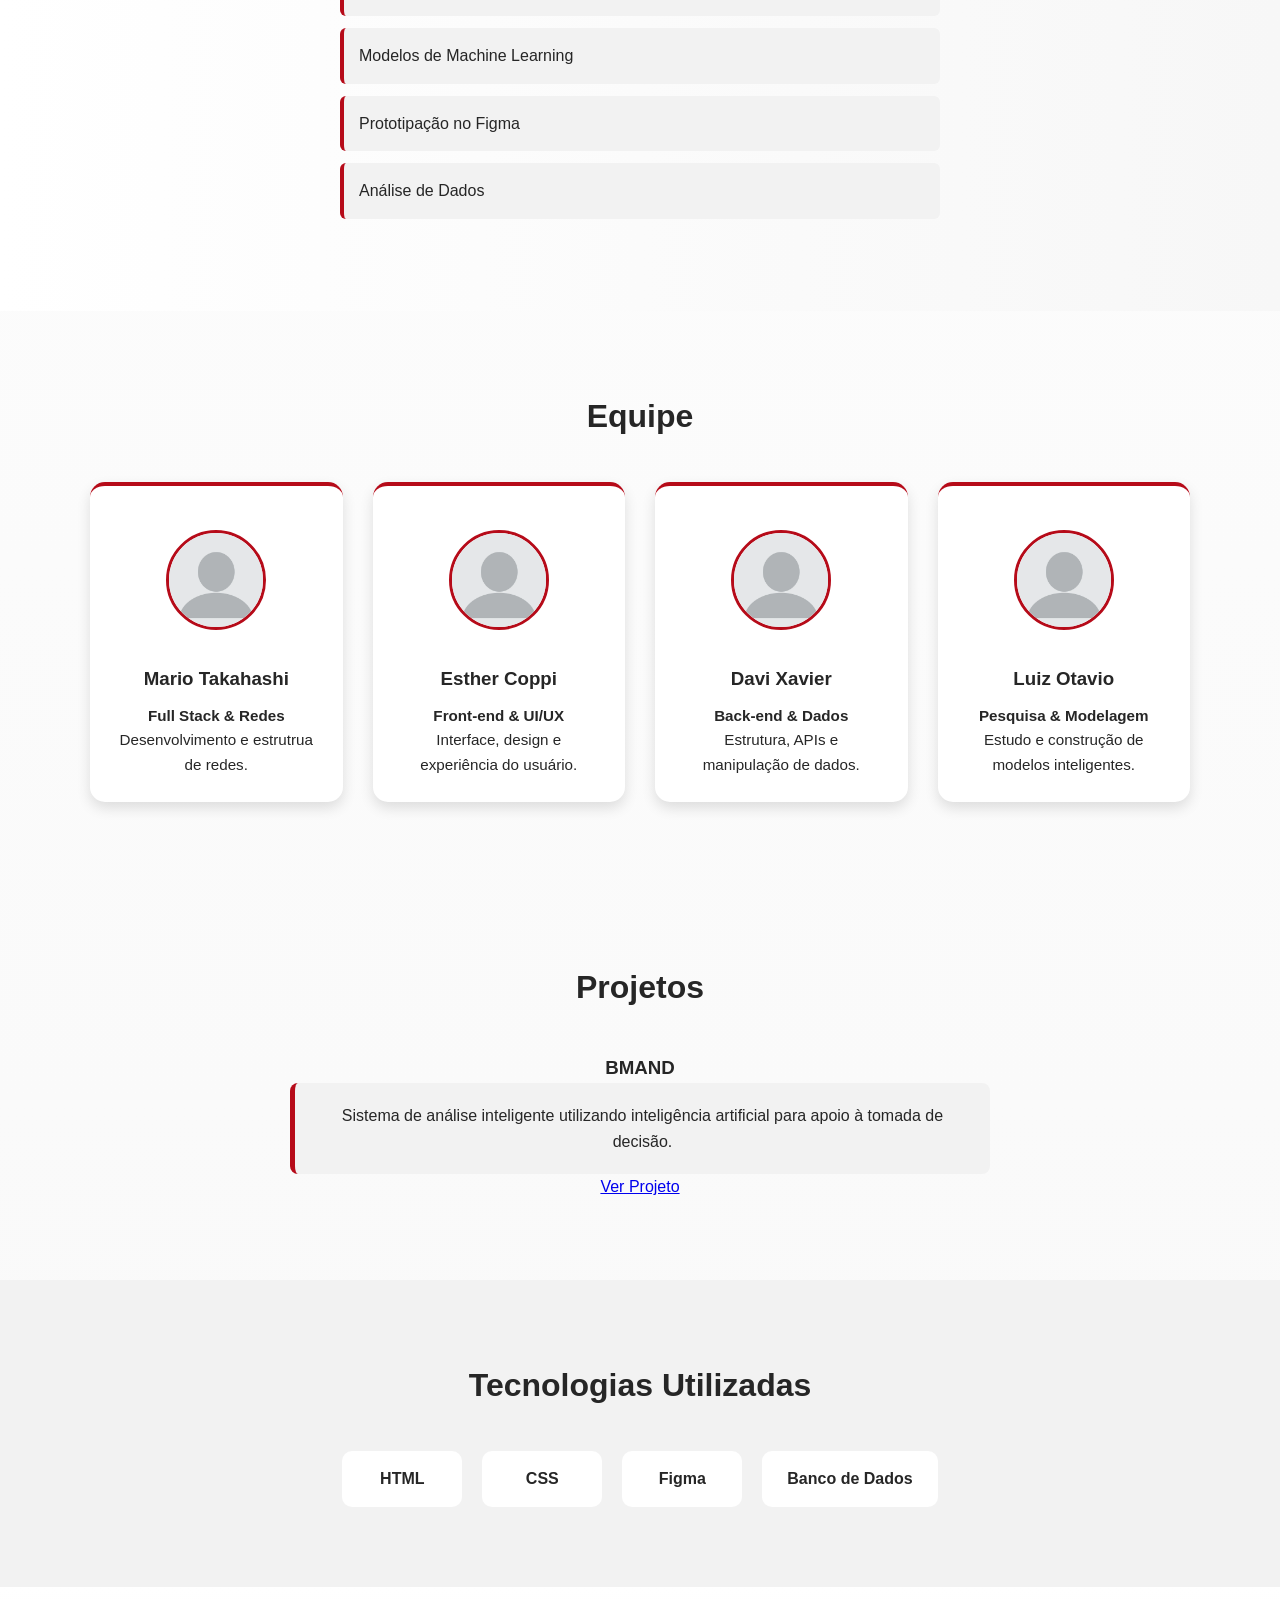
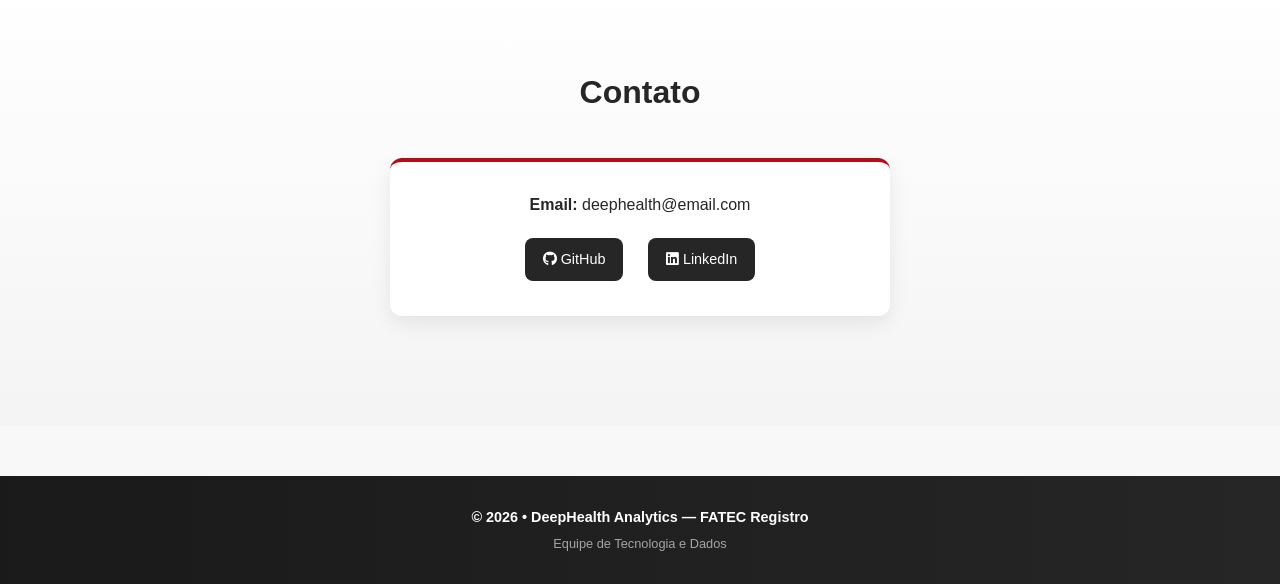
==== commit 2e5691f7: "Atualização na sessão Contato e no Footer do site da equipe" ====
--- a/equipe/index.html
+++ b/equipe/index.html
@@ -7,6 +7,7 @@
     <title>DeepHealth Analytics</title>
     <link rel="stylesheet" href="style.css">
     <link rel="shortcut icon" href="/src/favicon-32x32.png" type="image/x-icon">
+    <link rel="stylesheet" href="https://cdnjs.cloudflare.com/ajax/libs/font-awesome/6.5.0/css/all.min.css">
 </head>
 
 <body>
@@ -132,14 +133,23 @@
             </div>
         </section>
 
-        <section id="contato">
-            <h2>Contato</h2>
-            <p>Email: deephealth@email.com</p>
-            <p>
-                <a href="#">GitHub</a> |
-                <a href="#">LinkedIn</a>
-            </p>
-        </section>
+       <section id="contato">
+    <h2>Contato</h2>
+
+    <div class="contato-box">
+        <p><strong>Email:</strong> deephealth@email.com</p>
+
+      <div class="contato-links">
+    <a href="#" target="_blank">
+        <i class="fab fa-github"></i> GitHub
+    </a>
+
+    <a href="#" target="_blank">
+        <i class="fab fa-linkedin"></i> LinkedIn
+    </a>
+</div>
+    </div>
+</section>
 
     </main>
 
--- a/equipe/style.css
+++ b/equipe/style.css
@@ -231,20 +231,63 @@
 }
 
 #contato {
-    text-align: center;
-}
-
-#contato a {
-    color: var(--vermelho);
+    background: linear-gradient(to bottom, #ffffff, #f4f4f4);
+    text-align: center;
+}
+
+.contato-box {
+    max-width: 500px;
+    margin: 30px auto;
+    background: var(--branco);
+    padding: 30px;
+    border-radius: 12px;
+    box-shadow: 0 8px 20px rgba(0,0,0,0.08);
+    border-top: 4px solid var(--vermelho);
+}
+
+.contato-box p {
+    margin-bottom: 10px;
+}
+
+
+.contato-links {
+    margin-top: 15px;
+}
+
+.contato-links a {
+    display: inline-block;
+    margin: 5px 10px;
+    padding: 10px 18px;
+    background: var(--grafite);
+    color: white;
+    border-radius: 8px;
     text-decoration: none;
+    font-size: 0.9rem;
+    transition: 0.3s;
+}
+
+.contato-links a:hover {
+    background: var(--vermelho);
+    transform: translateY(-3px);
+}
+
+.footer {
+    background: linear-gradient(90deg, #1a1a1a, #262626);
+    color: #ddd;
+    text-align: center;
+    padding: 30px 20px;
+    margin-top: 50px;
+    font-size: 0.9rem;
+}
+
+.footer p:first-child {
     font-weight: bold;
-}
-
-.footer {
-    background: var(--grafite);
-    color: white;
-    text-align: center;
-    padding: 25px;
-    margin-top: 50px;
-}
-
+    color: white;
+}
+
+.footer p:last-child {
+    opacity: 0.7;
+    font-size: 0.8rem;
+    margin-top: 5px;
+}
+
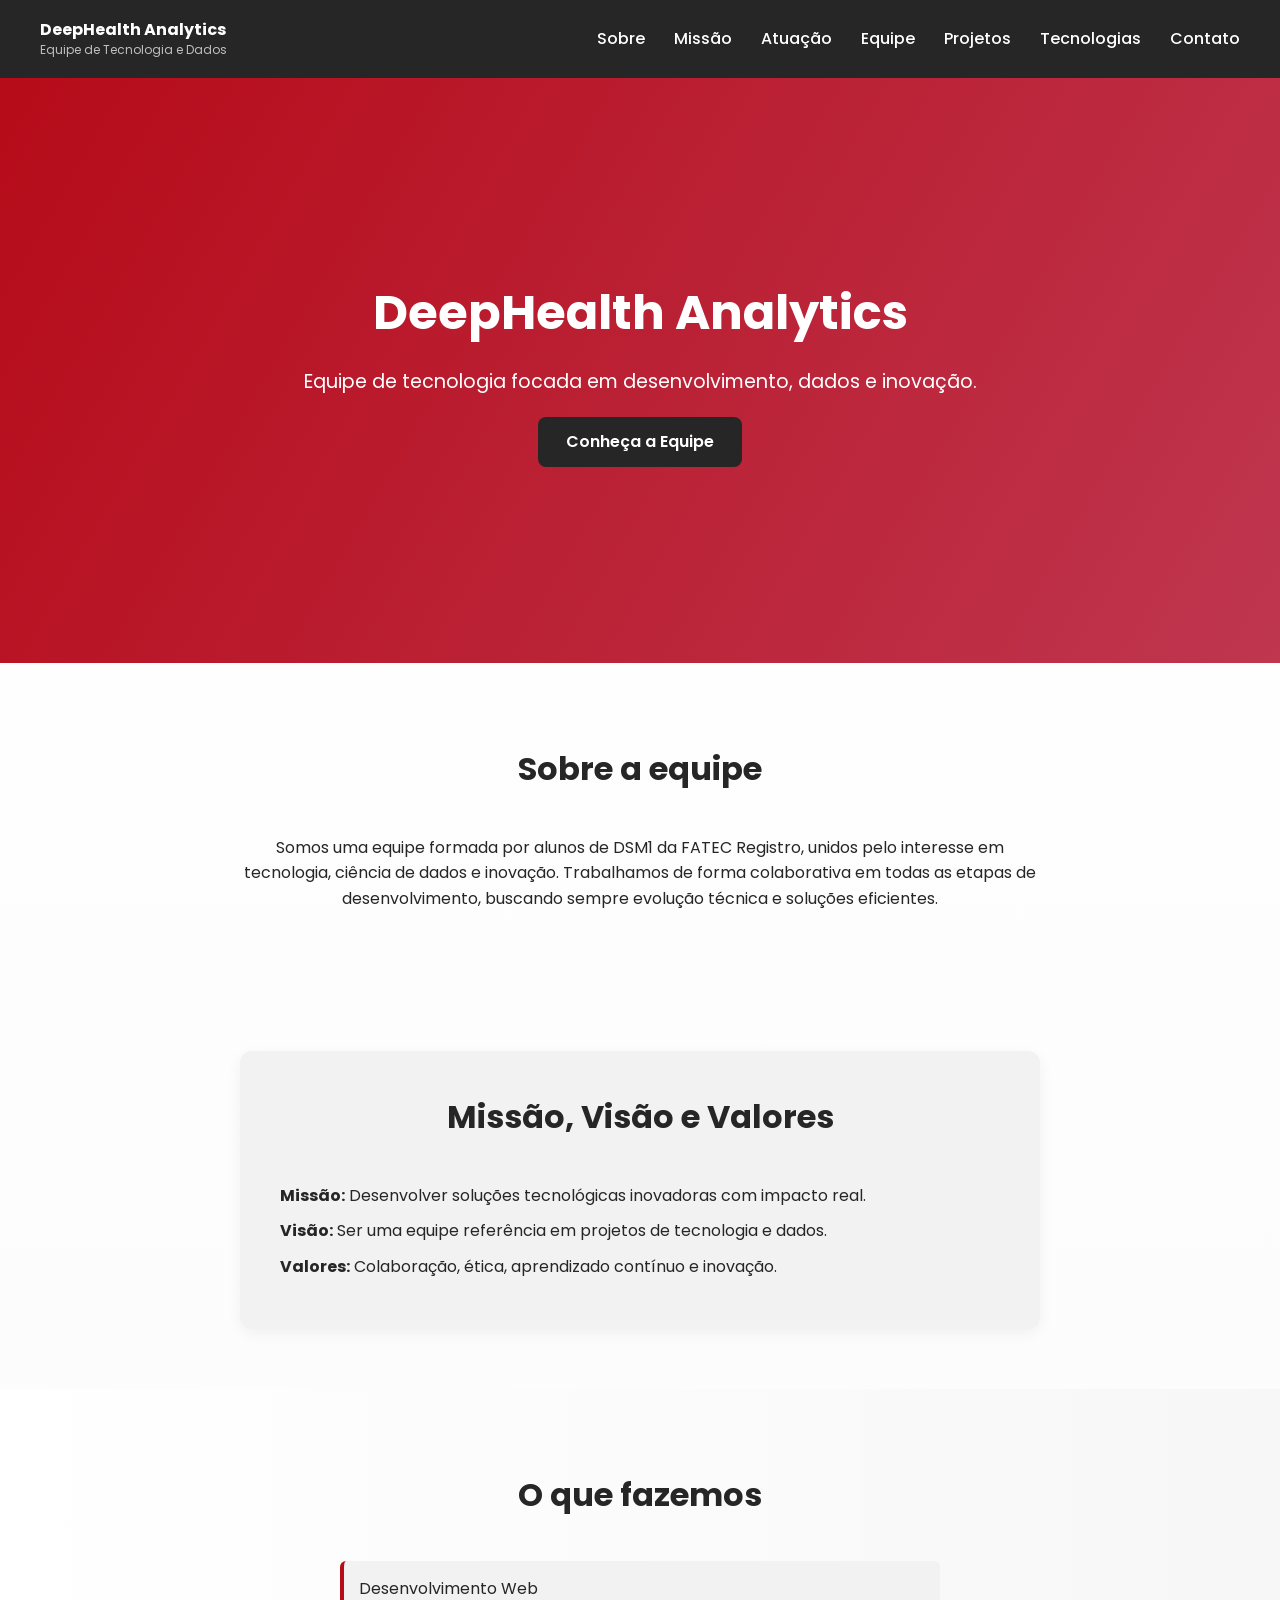
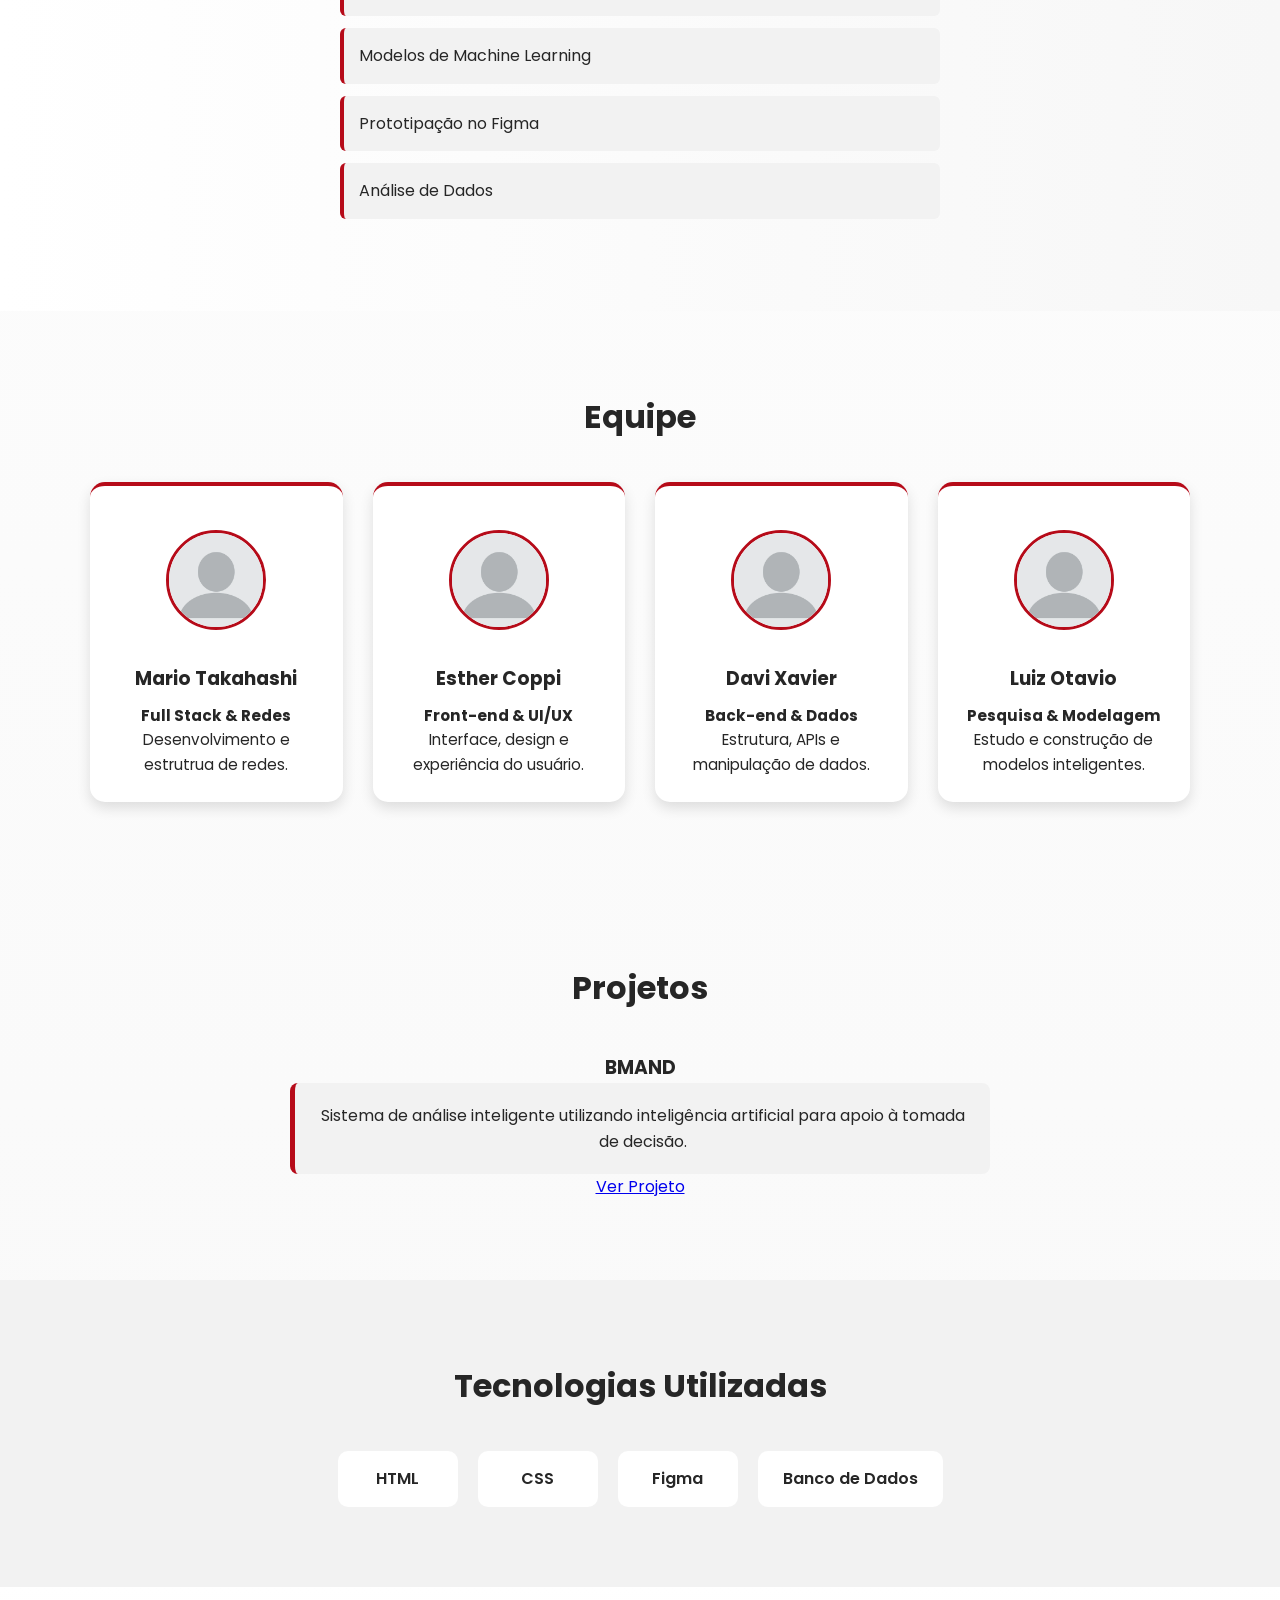
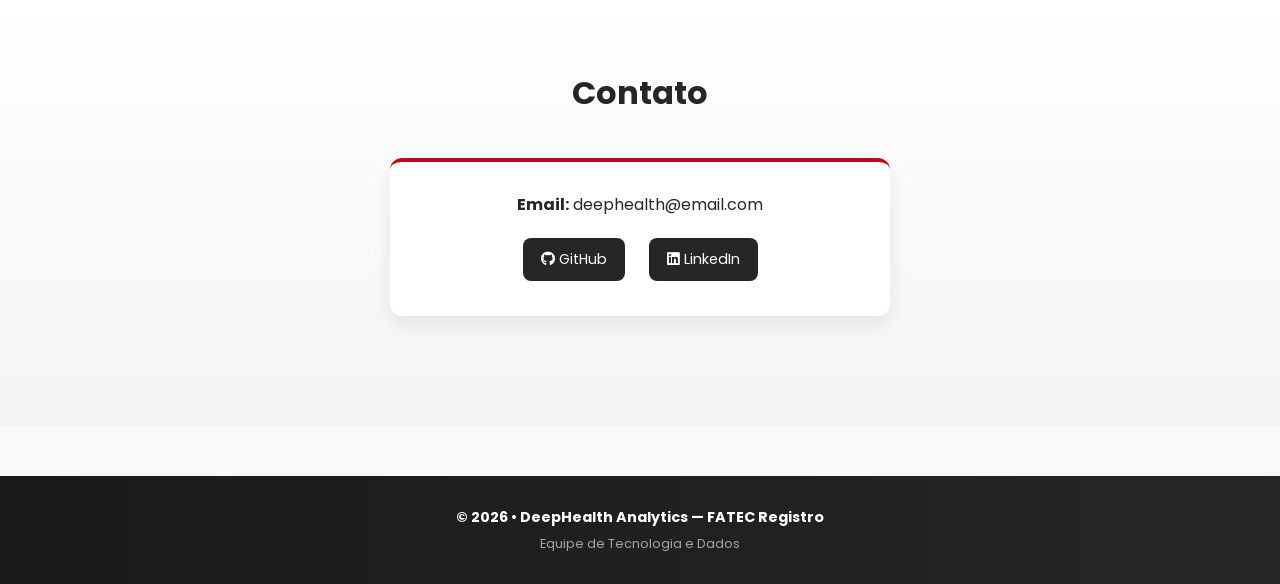
==== commit 0b3129a6: "Importação da Fonte Poppins e atualização na Navbar do site da equipe" ====
--- a/equipe/index.html
+++ b/equipe/index.html
@@ -8,6 +8,7 @@
     <link rel="stylesheet" href="style.css">
     <link rel="shortcut icon" href="/src/favicon-32x32.png" type="image/x-icon">
     <link rel="stylesheet" href="https://cdnjs.cloudflare.com/ajax/libs/font-awesome/6.5.0/css/all.min.css">
+    <link href="https://fonts.googleapis.com/css2?family=Poppins:wght@300;400;500;600;700&display=swap" rel="stylesheet">
 </head>
 
 <body>
--- a/equipe/style.css
+++ b/equipe/style.css
@@ -10,6 +10,16 @@
     margin: 0;
     padding: 0;
     box-sizing: border-box;
+}
+
+html {
+    scroll-behavior: smooth;
+}
+
+header {
+    position: sticky;
+    top: 0;
+    z-index: 1000;
 }
 
 body {
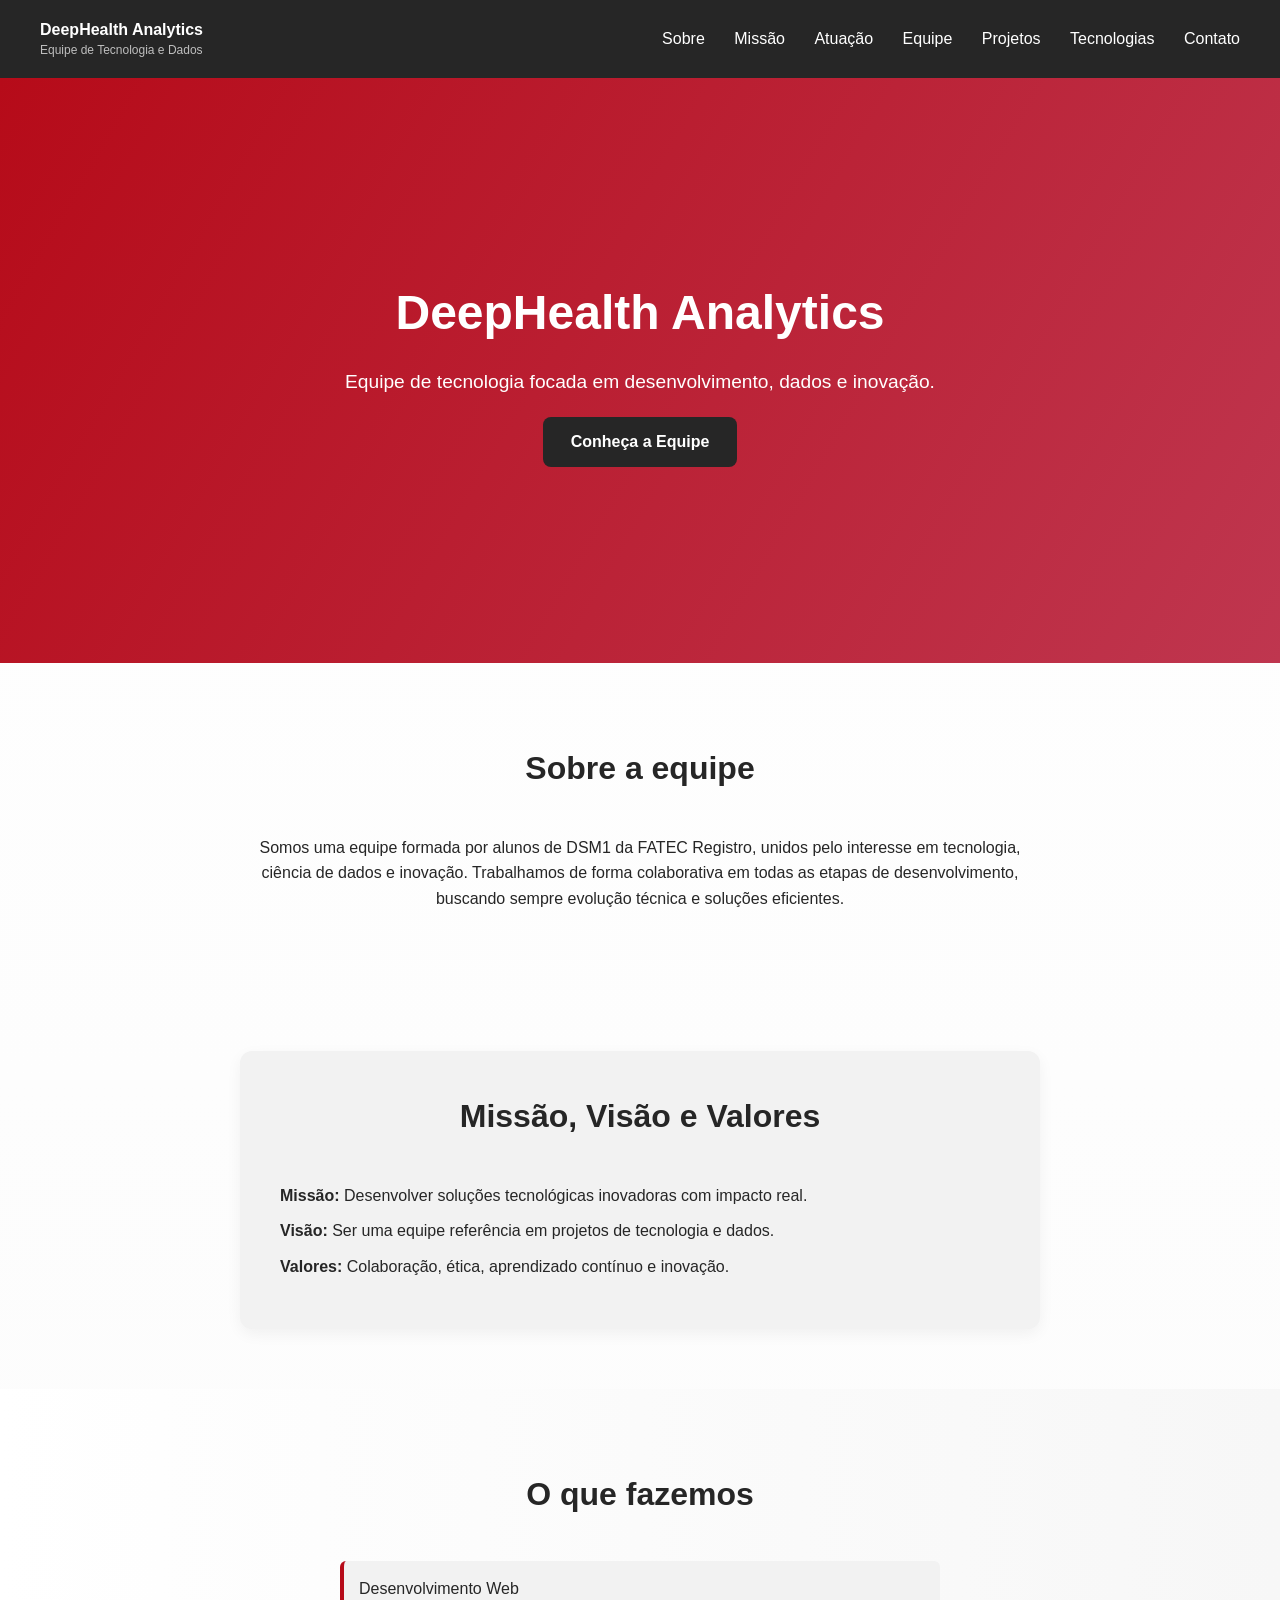
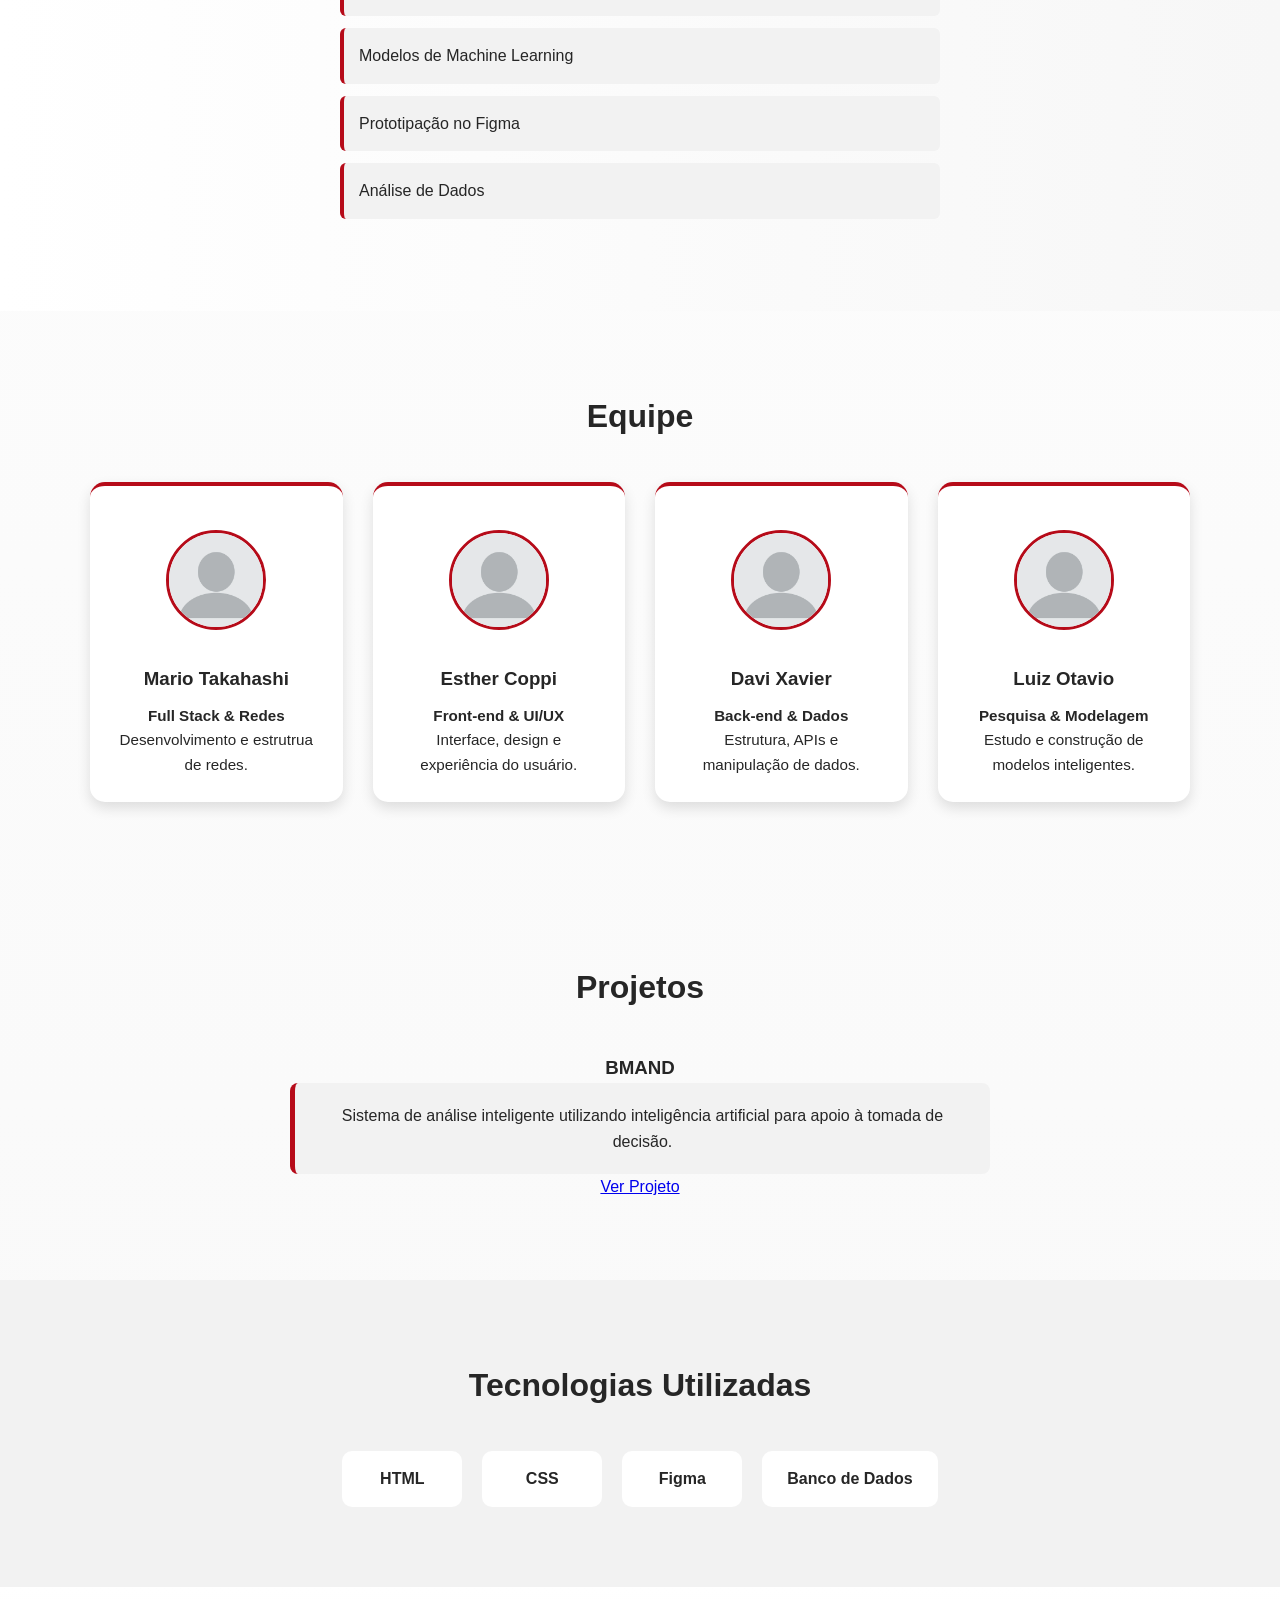
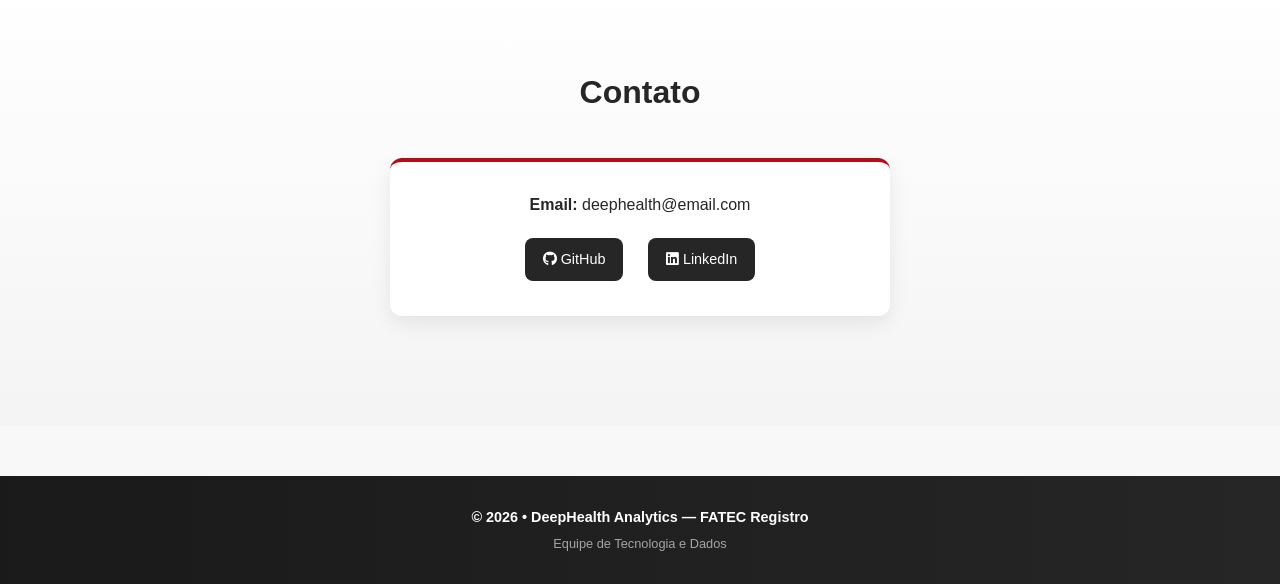
==== commit 4b9ed8c9: "Inicio do site do PI" ====
--- a/equipe/index.html
+++ b/equipe/index.html
@@ -8,7 +8,6 @@
     <link rel="stylesheet" href="style.css">
     <link rel="shortcut icon" href="/src/favicon-32x32.png" type="image/x-icon">
     <link rel="stylesheet" href="https://cdnjs.cloudflare.com/ajax/libs/font-awesome/6.5.0/css/all.min.css">
-    <link href="https://fonts.googleapis.com/css2?family=Poppins:wght@300;400;500;600;700&display=swap" rel="stylesheet">
 </head>
 
 <body>
@@ -117,7 +116,7 @@
                     para apoio à tomada de decisão.
                 </p>
 
-                <a href="/bmand/index.html" class="btn-projeto">
+                <a href="/projeto/index.html" class="btn-projeto">
                     Ver Projeto
                 </a>
             </div>
--- a/equipe/style.css
+++ b/equipe/style.css
@@ -299,5 +299,4 @@
     opacity: 0.7;
     font-size: 0.8rem;
     margin-top: 5px;
-}
-
+}
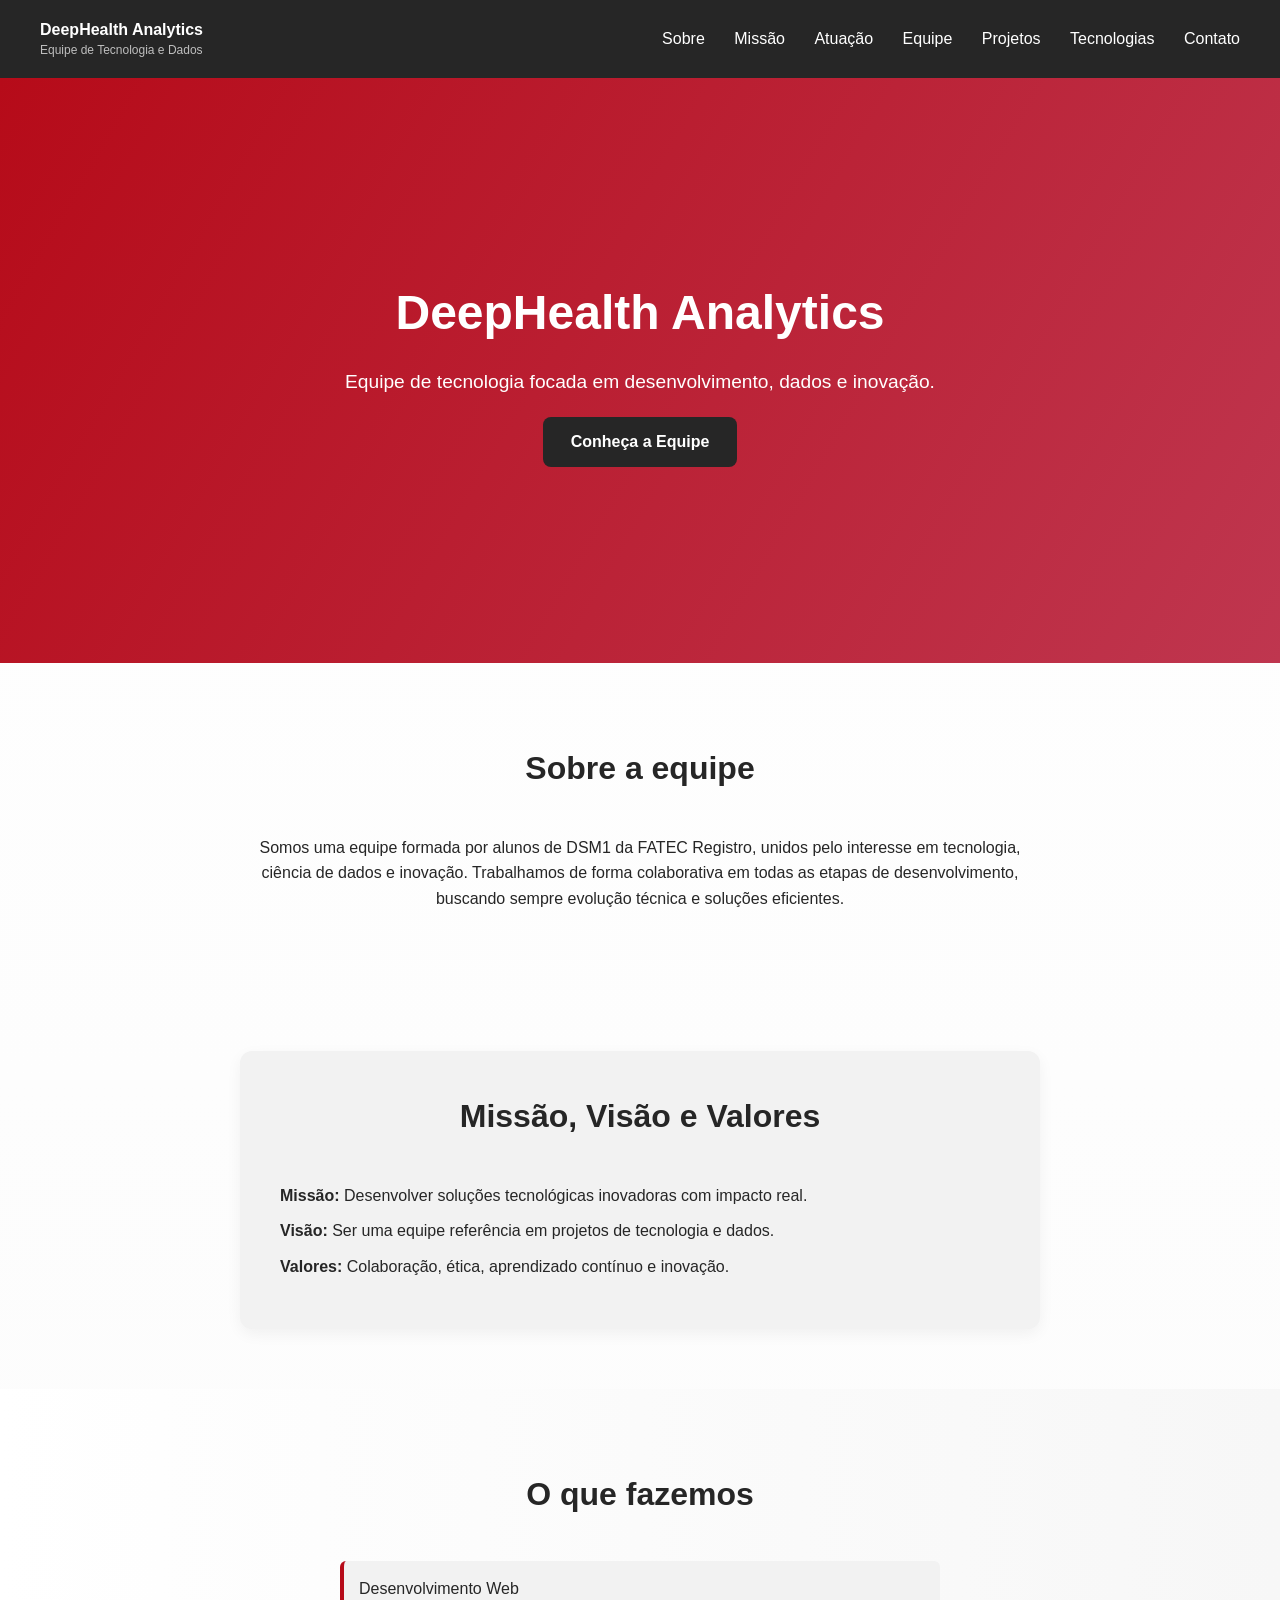
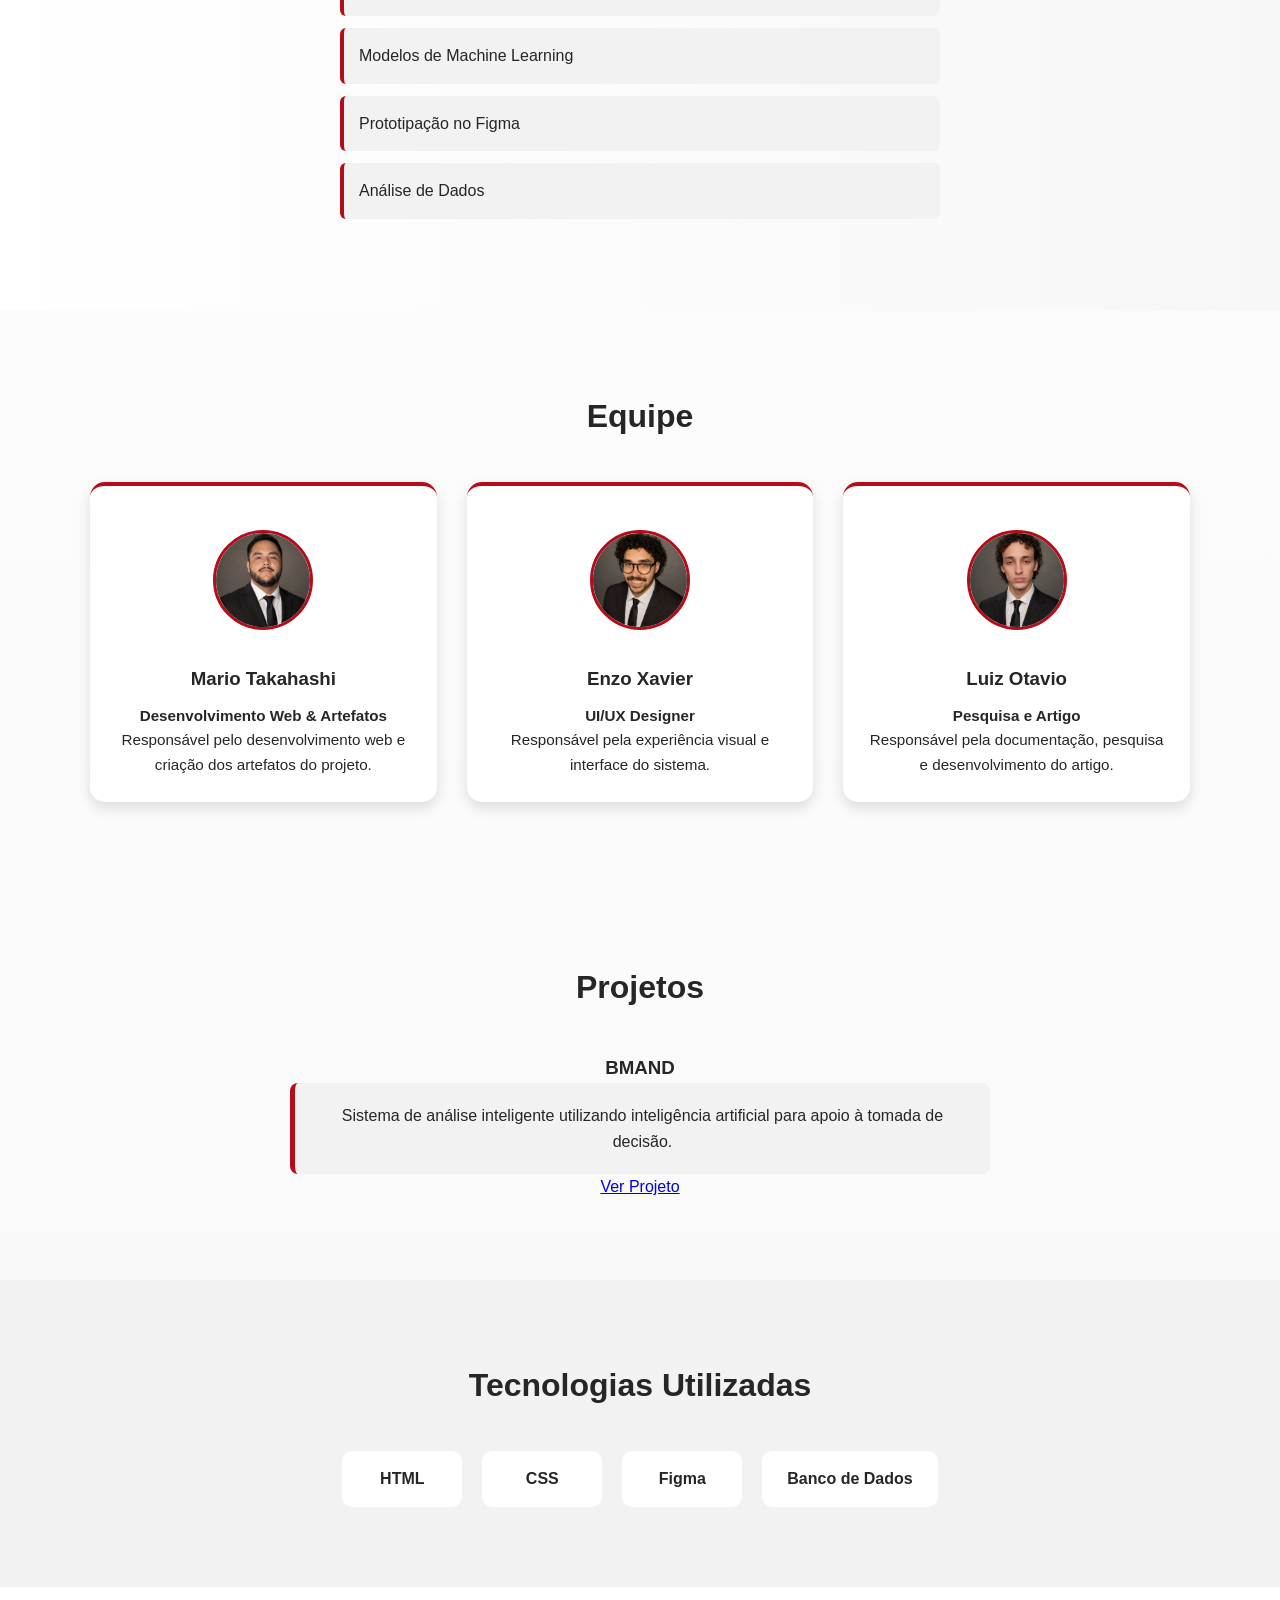
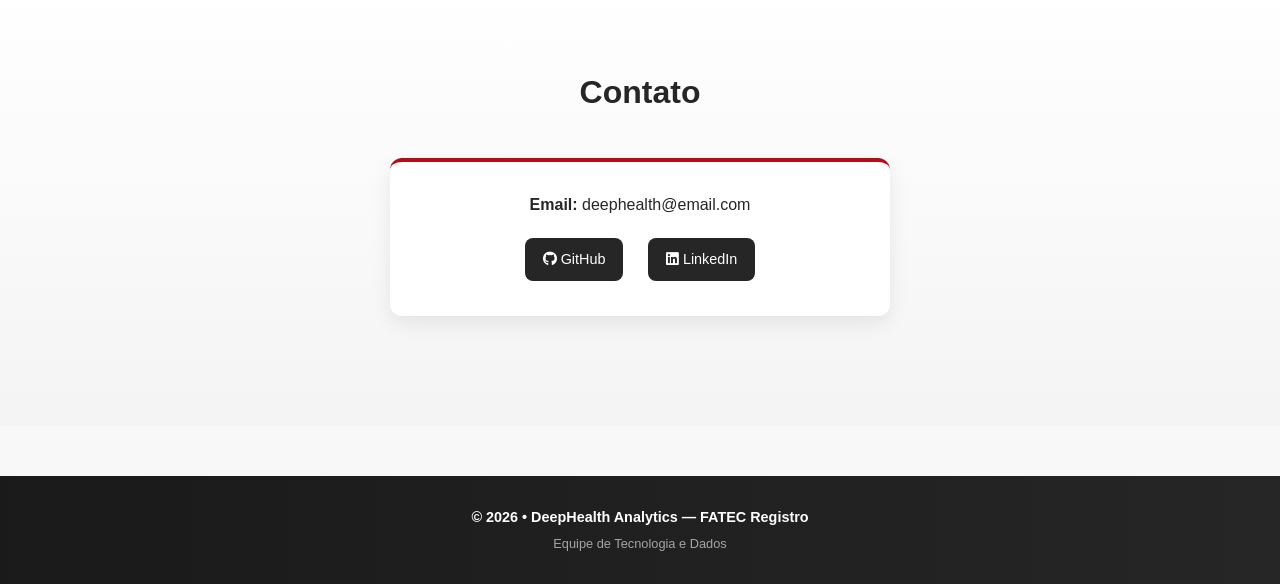
==== commit 76ec1a45: "Atualização nos membros da equipe da página da equipe" ====
--- a/equipe/index.html
+++ b/equipe/index.html
@@ -76,31 +76,24 @@
             <div class="cards">
 
                 <div class="card">
-                    <img src="/src/profile_picture_main.png" alt="Foto de Mario Takahashi">
+                    <img src="assets/imgs/Mario.png" alt="Foto de Mario Takahashi">
                     <h3>Mario Takahashi</h3>
-                    <p><strong>Full Stack & Redes</strong><br>
-                        Desenvolvimento e estrutrua de redes.</p>
+                    <p><strong>Desenvolvimento Web & Artefatos</strong><br>
+                        Responsável pelo desenvolvimento web e criação dos artefatos do projeto.</p>
                 </div>
 
                 <div class="card">
-                    <img src="/src/profile_picture_main.png" alt="Foto de Esther Coppi">
-                    <h3>Esther Coppi</h3>
-                    <p><strong>Front-end & UI/UX</strong><br>
-                        Interface, design e experiência do usuário.</p>
+                    <img src="assets/imgs/Enzo.png" alt="Foto de Davi Xavier">
+                    <h3>Enzo Xavier</h3>
+                    <p><strong>UI/UX Designer</strong><br>
+                        Responsável pela experiência visual e interface do sistema.</p>
                 </div>
 
                 <div class="card">
-                    <img src="/src/profile_picture_main.png" alt="Foto de Davi Xavier">
-                    <h3>Davi Xavier</h3>
-                    <p><strong>Back-end & Dados</strong><br>
-                        Estrutura, APIs e manipulação de dados.</p>
-                </div>
-
-                <div class="card">
-                    <img src="/src/profile_picture_main.png" alt="Foto de Luiz Otavio">
+                    <img src="assets/imgs/Luiz.png" alt="Foto de Luiz Otavio">
                     <h3>Luiz Otavio</h3>
-                    <p><strong>Pesquisa & Modelagem</strong><br>
-                        Estudo e construção de modelos inteligentes.</p>
+                    <p><strong>Pesquisa e Artigo</strong><br>
+                        Responsável pela documentação, pesquisa e desenvolvimento do artigo.</p>
                 </div>
 
             </div>
